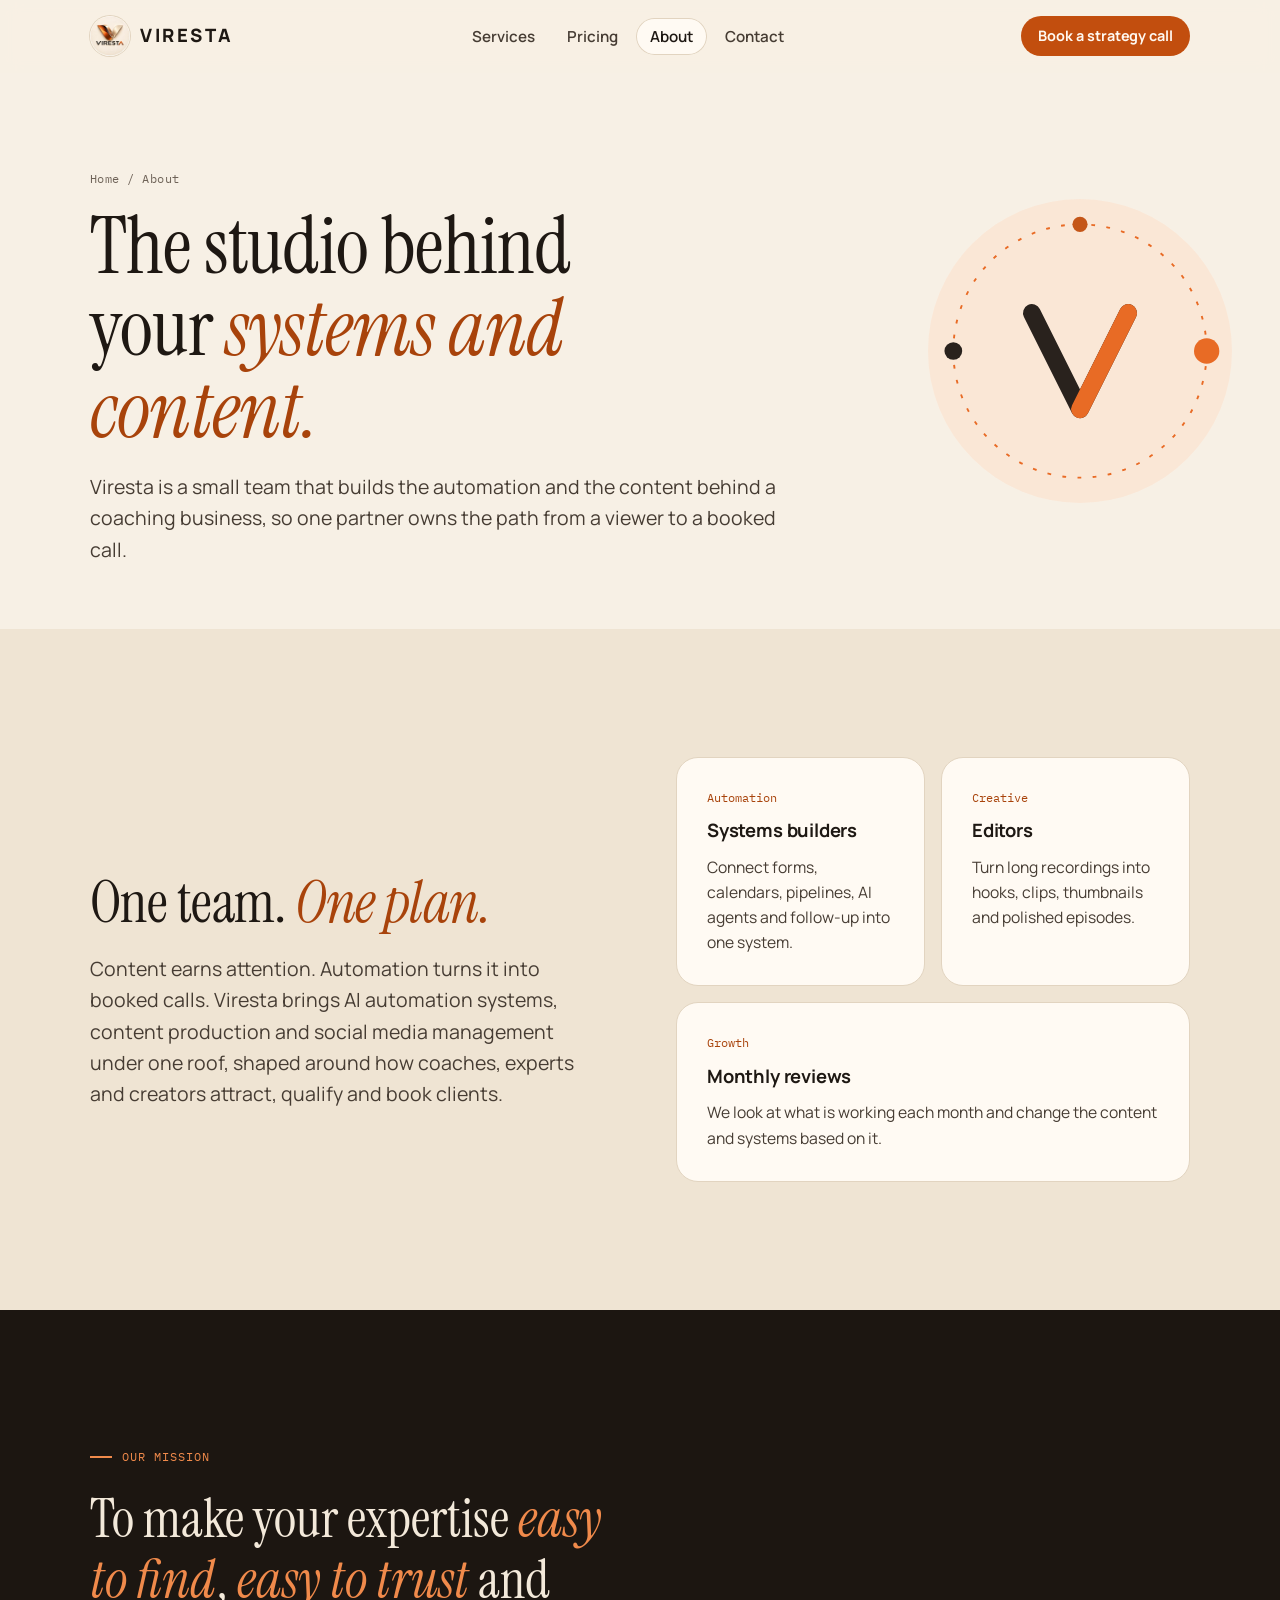
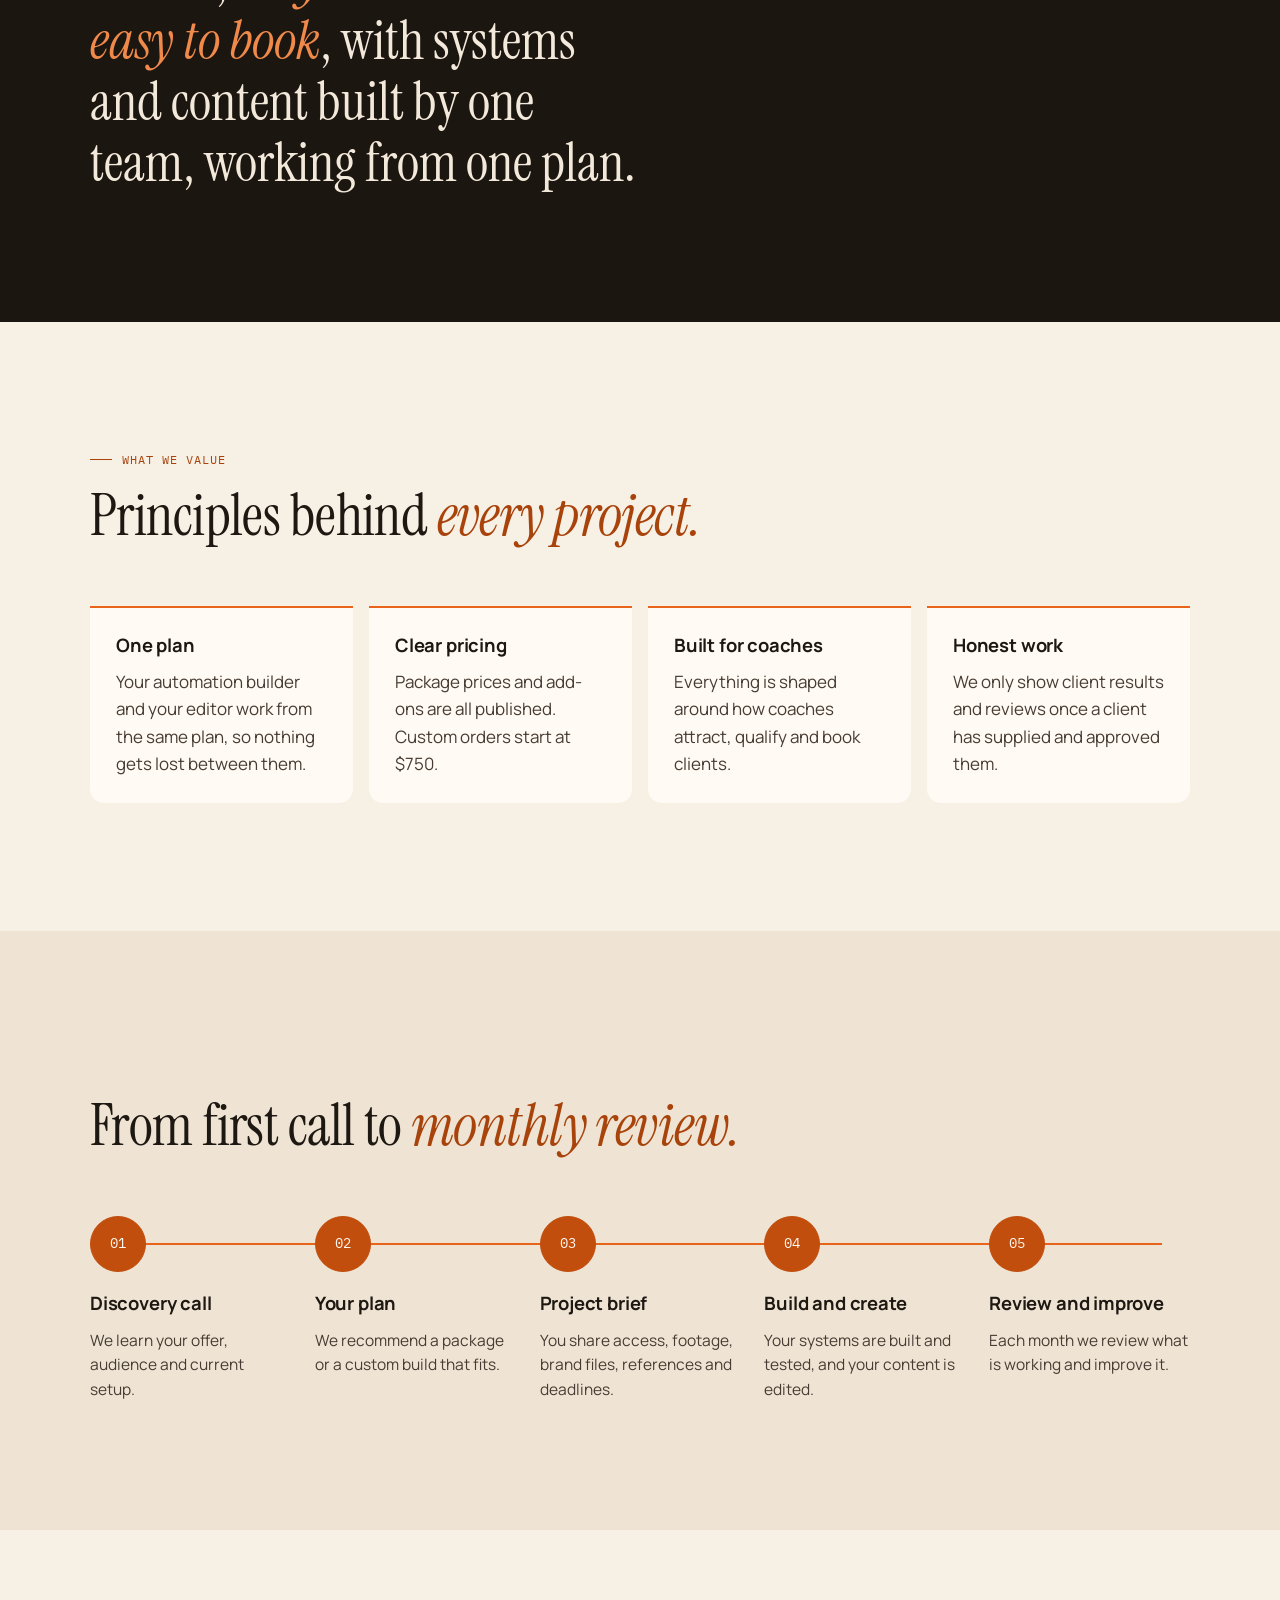
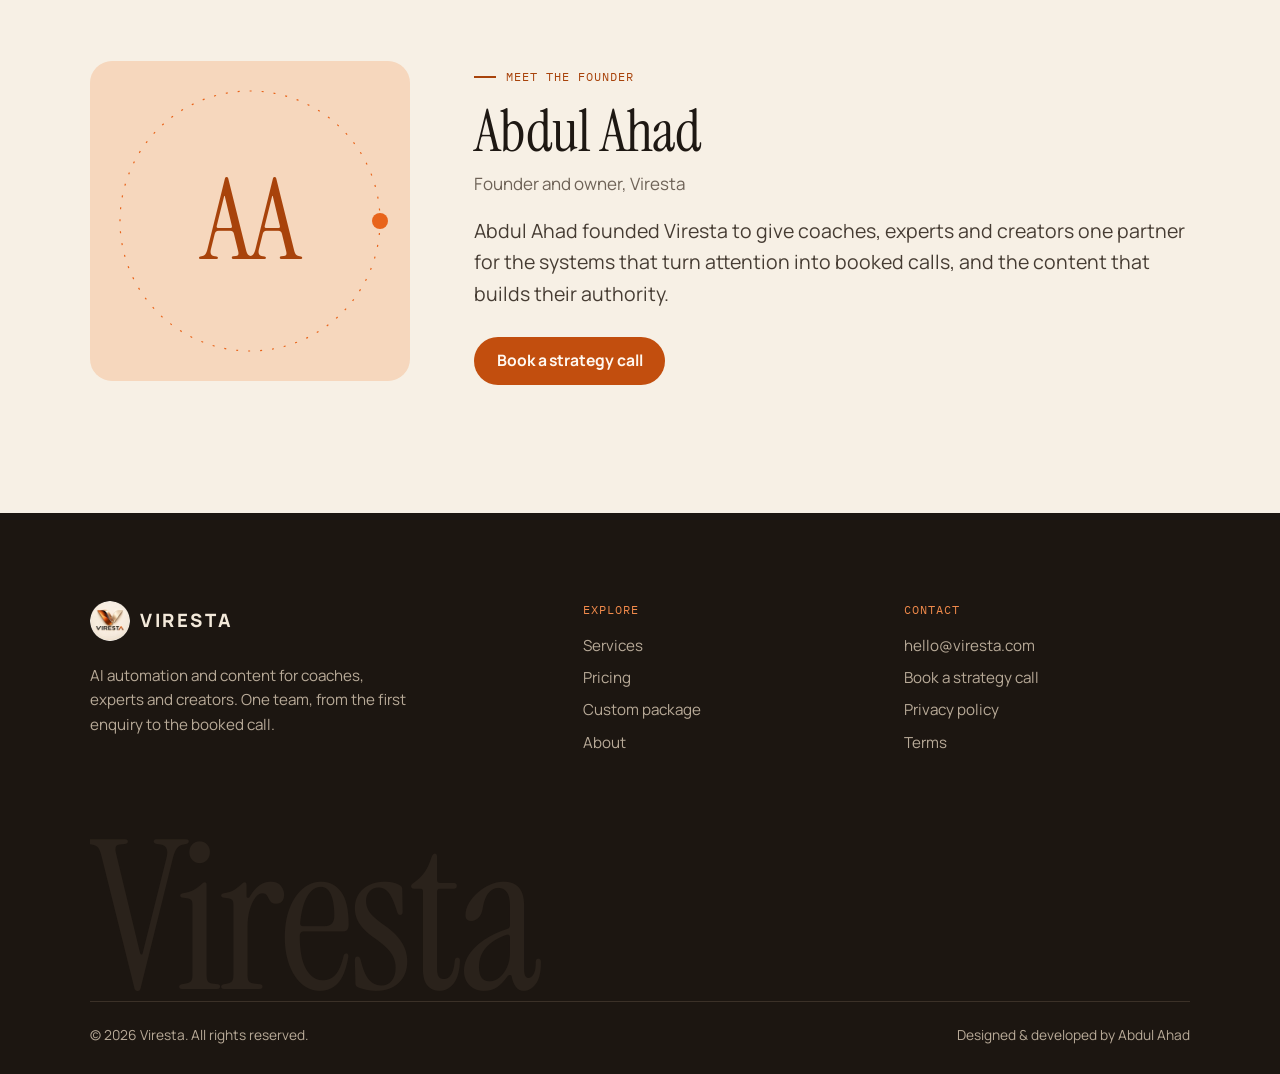
==== about.html @ 189fc69f "Rebuild Viresta site as an AI automation agency website Multi-page static site with an orange and cr" ====
<!doctype html>
<html lang="en">
<head>
<meta charset="utf-8">
<meta name="viewport" content="width=device-width, initial-scale=1, viewport-fit=cover">
<title>About | Viresta AI Automation Agency</title>
<meta name="description" content="Viresta is a small team that builds AI automation systems and content for coaches, experts and creators, founded by Abdul Ahad.">
<meta name="theme-color" content="#f7f0e5">
<meta name="author" content="Abdul Ahad">
<meta property="og:title" content="About | Viresta AI Automation Agency">
<meta property="og:description" content="Viresta is a small team that builds AI automation systems and content for coaches, experts and creators, founded by Abdul Ahad.">
<meta property="og:type" content="website">
<meta property="og:image" content="assets/img/logo.webp">
<link rel="icon" type="image/png" href="assets/img/favicon.png">
<link rel="apple-touch-icon" href="assets/img/apple-touch-icon.png">
<link rel="preconnect" href="https://fonts.googleapis.com">
<link rel="preconnect" href="https://fonts.gstatic.com" crossorigin>
<link href="https://fonts.googleapis.com/css2?family=Instrument+Serif:ital@0;1&family=Manrope:wght@400;500;600;700;800&family=IBM+Plex+Mono:wght@400;500&display=swap" rel="stylesheet">
<link rel="stylesheet" href="assets/css/style.css">
<script>document.documentElement.classList.add("js");</script>
</head>
<body data-page="about">
<a class="skip" href="#main">Skip to content</a>
<header class="site-header" id="top">
  <div class="wrap nav">
    <a class="brand" href="index.html" aria-label="Viresta home">
      <img src="assets/img/logo-192.webp" alt="" width="40" height="40">
      <span>VIRESTA</span>
    </a>
    <nav aria-label="Main">
      <ul class="nav-links" style="list-style:none;margin:0;padding:0">
        <li><a href="services.html" data-nav="services">Services</a></li>
        <li><a href="pricing.html" data-nav="pricing">Pricing</a></li>
        <li><a href="about.html" data-nav="about" aria-current="page">About</a></li>
        <li><a href="contact.html" data-nav="contact">Contact</a></li>
      </ul>
    </nav>
    <div class="nav-cta"><a class="btn btn--primary btn--sm" href="contact.html">Book a strategy call</a></div>
    <button class="nav-toggle" type="button" aria-label="Open menu" aria-expanded="false" aria-controls="mobile-menu"><span></span></button>
  </div>
  <div class="mobile-menu" id="mobile-menu">
    <ul>
      <li><a href="index.html">Home</a></li>
      <li><a href="services.html">Services</a></li>
      <li><a href="pricing.html">Pricing</a></li>
      <li><a href="about.html">About</a></li>
      <li><a href="contact.html">Contact</a></li>
      <li><a class="btn btn--primary" href="contact.html">Book a strategy call</a></li>
    </ul>
  </div>
</header>
<main id="main">
  <section class="page-head">
    <div class="wrap">
      <p class="crumbs"><a href="index.html">Home</a> / About</p>
      <h1 class="reveal">The studio behind your <em class="accent">systems and content.</em></h1>
      <p class="lead reveal d1">Viresta is a small team that builds the automation and the content behind a coaching business, so one partner owns the path from a viewer to a booked call.</p>
    </div>
    <svg class="deco" viewBox="0 0 300 300" aria-hidden="true">
      <circle cx="150" cy="150" r="120" fill="#fbe7d6"/>
      <g class="il-spin" style="animation-duration:36s">
        <circle cx="150" cy="150" r="100" fill="none" stroke="#e8641b" stroke-width="1.5" stroke-dasharray="3 9"/>
        <circle cx="250" cy="150" r="10" fill="#e8641b"/><circle cx="50" cy="150" r="7" fill="#1e1813"/><circle cx="150" cy="50" r="6" fill="#c24e0e"/>
      </g>
      <path d="M112 120 L150 196 L188 120" fill="none" stroke="#1e1813" stroke-width="14" stroke-linecap="round" stroke-linejoin="round"/>
      <path d="M150 196 L188 120" fill="none" stroke="#e8641b" stroke-width="14" stroke-linecap="round"/>
    </svg>
  </section>

  <section class="section section--alt">
    <div class="wrap split">
      <div>
        <span class="eyebrow reveal">The brand</span>
        <h2 class="reveal d1" style="margin:16px 0 20px">One team. <em class="accent">One plan.</em></h2>
        <p class="lead reveal d2">Content earns attention. Automation turns it into booked calls. Viresta brings AI automation systems, content production and social media management under one roof, shaped around how coaches, experts and creators attract, qualify and book clients.</p>
      </div>
      <div class="cards">
        <div class="card reveal"><span class="card-num">Automation</span><h3>Systems builders</h3><p>Connect forms, calendars, pipelines, AI agents and follow-up into one system.</p></div>
        <div class="card reveal d1"><span class="card-num">Creative</span><h3>Editors</h3><p>Turn long recordings into hooks, clips, thumbnails and polished episodes.</p></div>
        <div class="card reveal d2" style="grid-column:1/-1"><span class="card-num">Growth</span><h3>Monthly reviews</h3><p>We look at what is working each month and change the content and systems based on it.</p></div>
      </div>
    </div>
  </section>

  <section class="section section--dark">
    <div class="wrap">
      <span class="eyebrow reveal">Our mission</span>
      <p class="mission reveal d1" style="margin-top:22px">To make your expertise <em>easy to find</em>, <em>easy to trust</em> and <em>easy to book</em>, with systems and content built by one team, working from one plan.</p>
    </div>
  </section>

  <section class="section">
    <div class="wrap">
      <div class="head">
        <span class="eyebrow reveal">What we value</span>
        <h2 class="reveal d1">Principles behind <em class="accent">every project.</em></h2>
      </div>
      <div class="values">
        <div class="value reveal"><h3>One plan</h3><p>Your automation builder and your editor work from the same plan, so nothing gets lost between them.</p></div>
        <div class="value reveal d1"><h3>Clear pricing</h3><p>Package prices and add-ons are all published. Custom orders start at $750.</p></div>
        <div class="value reveal d2"><h3>Built for coaches</h3><p>Everything is shaped around how coaches attract, qualify and book clients.</p></div>
        <div class="value reveal d3"><h3>Honest work</h3><p>We only show client results and reviews once a client has supplied and approved them.</p></div>
      </div>
    </div>
  </section>

  <section class="section section--alt">
    <div class="wrap">
      <div class="head">
        <span class="eyebrow reveal">Working together</span>
        <h2 class="reveal d1">From first call to <em class="accent">monthly review.</em></h2>
      </div>
      <div class="steps steps--light steps--5" data-steps>
        <div class="steps-line" aria-hidden="true"><i></i></div>
        <div class="step"><span class="step-dot">01</span><h3>Discovery call</h3><p>We learn your offer, audience and current setup.</p></div>
        <div class="step"><span class="step-dot">02</span><h3>Your plan</h3><p>We recommend a package or a custom build that fits.</p></div>
        <div class="step"><span class="step-dot">03</span><h3>Project brief</h3><p>You share access, footage, brand files, references and deadlines.</p></div>
        <div class="step"><span class="step-dot">04</span><h3>Build and create</h3><p>Your systems are built and tested, and your content is edited.</p></div>
        <div class="step"><span class="step-dot">05</span><h3>Review and improve</h3><p>Each month we review what is working and improve it.</p></div>
      </div>
    </div>
  </section>

  <section class="section">
    <div class="wrap founder">
      <div class="monogram reveal" aria-hidden="true">
        <svg viewBox="0 0 320 320"><g class="il-spin" style="animation-duration:50s"><circle cx="160" cy="160" r="130" fill="none" stroke="#e8641b" stroke-width="1.2" stroke-dasharray="2 10"/><circle cx="290" cy="160" r="8" fill="#e8641b"/></g></svg>
        <span>AA</span>
      </div>
      <div>
        <span class="eyebrow reveal">Meet the founder</span>
        <h2 class="reveal d1" style="margin:16px 0 8px">Abdul Ahad</h2>
        <p class="muted reveal d1" style="margin-bottom:18px">Founder and owner, Viresta</p>
        <p class="lead reveal d2">Abdul Ahad founded Viresta to give coaches, experts and creators one partner for the systems that turn attention into booked calls, and the content that builds their authority.</p>
        <div class="btn-row reveal d3" style="margin-top:28px">
          <a class="btn btn--primary" href="contact.html">Book a strategy call</a>
        </div>
      </div>
    </div>
  </section>
</main>
<footer class="site-footer">
  <div class="wrap">
    <div class="foot-grid">
      <div>
        <a class="brand" href="index.html" aria-label="Viresta home">
          <img src="assets/img/logo-192.webp" alt="" width="40" height="40">
          <span>VIRESTA</span>
        </a>
        <p class="foot-tag">AI automation and content for coaches, experts and creators. One team, from the first enquiry to the booked call.</p>
      </div>
      <div>
        <p class="foot-h">Explore</p>
        <ul class="foot-links">
          <li><a href="services.html">Services</a></li>
          <li><a href="pricing.html">Pricing</a></li>
          <li><a href="pricing.html#builder">Custom package</a></li>
          <li><a href="about.html">About</a></li>
        </ul>
      </div>
      <div>
        <p class="foot-h">Contact</p>
        <ul class="foot-links">
          <li><a href="mailto:hello@viresta.com">hello@viresta.com</a></li>
          <li><a href="contact.html">Book a strategy call</a></li>
          <li><a href="privacy.html">Privacy policy</a></li>
          <li><a href="terms.html">Terms</a></li>
        </ul>
      </div>
    </div>
    <div class="foot-big" aria-hidden="true">Viresta</div>
    <div class="foot-bottom">
      <span>© <span data-year>2026</span> Viresta. All rights reserved.</span>
      <span>Designed &amp; developed by Abdul Ahad</span>
    </div>
  </div>
</footer>
<div class="toast" id="toast" role="status" aria-live="polite"></div>
<script src="assets/js/main.js" defer></script>
</body>
</html>
---- assets/css/style.css ----
/* =========================================================
   Viresta — AI automation agency
   Theme: orange + cream. All colours live in :root.
   ========================================================= */

:root {
  --cream: #f7f0e5;
  --cream-2: #efe4d3;
  --paper: #fffaf3;
  --ink: #1e1813;
  --ink-2: #463c33;
  --muted: #6e6257;
  --line: #e2d4c0;
  --line-2: #d6c5ad;

  --orange: #e8641b;      /* shapes, accents */
  --orange-btn: #c24e0e;  /* button fill (AA with cream text) */
  --orange-ink: #a8430b;  /* small orange text on cream */
  --orange-soft: #f6d7bd;
  --peach: #fbe7d6;

  --dark: #1c1611;
  --dark-2: #2a221b;
  --dark-line: #3b3128;
  --on-dark: #f3e9da;
  --on-dark-2: #b8aa98;

  --serif: "Instrument Serif", Georgia, "Times New Roman", serif;
  --sans: "Manrope", system-ui, -apple-system, "Segoe UI", sans-serif;
  --mono: "IBM Plex Mono", ui-monospace, Menlo, monospace;

  --r-sm: 8px;
  --r: 14px;
  --r-lg: 22px;
  --wrap: 1180px;
  --gutter: clamp(16px, 4vw, 40px);
  --shadow: 0 1px 0 rgba(30, 24, 19, .04), 0 10px 30px -18px rgba(70, 40, 10, .35);
  --ease: cubic-bezier(.2, .7, .2, 1);
}

*, *::before, *::after { box-sizing: border-box; }
html { -webkit-text-size-adjust: 100%; scroll-behavior: smooth; }
body {
  margin: 0;
  background: var(--cream);
  color: var(--ink-2);
  font-family: var(--sans);
  font-size: 17px;
  line-height: 1.6;
  -webkit-font-smoothing: antialiased;
  overflow-x: hidden;
}
img, svg { display: block; max-width: 100%; }
a { color: inherit; text-decoration: none; }
button, input, select, textarea { font: inherit; color: inherit; }
::selection { background: var(--orange-soft); color: var(--ink); }
:focus-visible { outline: 2px solid var(--orange-btn); outline-offset: 3px; border-radius: 4px; }

h1, h2, h3, h4 { color: var(--ink); margin: 0; font-weight: 400; }
h1, h2 { font-family: var(--serif); letter-spacing: -.01em; line-height: 1.02; }
h1 { font-size: clamp(2.9rem, 7vw, 5.6rem); }
h2 { font-size: clamp(2.2rem, 4.6vw, 3.6rem); }
h3 { font-family: var(--sans); font-weight: 700; font-size: 1.15rem; line-height: 1.3; letter-spacing: -.01em; }
p { margin: 0; }
em.accent, .accent { font-style: italic; color: var(--orange-ink); }

.wrap { width: 100%; max-width: var(--wrap); margin: 0 auto; padding: 0 var(--gutter); }
.section { padding: clamp(72px, 10vw, 128px) 0; }
.section--tight { padding: clamp(56px, 7vw, 88px) 0; }
.section--alt { background: var(--cream-2); }
.section--dark { background: var(--dark); color: var(--on-dark-2); }
.section--dark h2, .section--dark h3 { color: var(--on-dark); }
.section--dark .accent { color: #f08a4b; }

.eyebrow {
  display: inline-flex; align-items: center; gap: 10px;
  font-family: var(--mono); font-size: .78rem; letter-spacing: .08em; text-transform: uppercase;
  color: var(--orange-ink);
}
.eyebrow::before { content: ""; width: 22px; height: 1.5px; background: currentColor; }
.section--dark .eyebrow { color: #f08a4b; }

.lead { font-size: clamp(1.05rem, 1.6vw, 1.22rem); color: var(--ink-2); max-width: 60ch; }
.section--dark .lead { color: var(--on-dark-2); }
.muted { color: var(--muted); }
.small { font-size: .9rem; }

.head { display: grid; gap: 18px; margin-bottom: clamp(36px, 5vw, 60px); max-width: 760px; }
.head--split { max-width: none; grid-template-columns: 1fr; align-items: end; }
@media (min-width: 900px) { .head--split { grid-template-columns: 1.1fr .9fr; gap: 48px; } }

/* ---------- Buttons ---------- */
.btn {
  display: inline-flex; align-items: center; justify-content: center; gap: 10px;
  min-height: 48px; padding: 0 22px; border-radius: 999px;
  font-weight: 700; font-size: .98rem; letter-spacing: -.005em;
  border: 1.5px solid transparent; cursor: pointer; white-space: nowrap;
  transition: background .2s var(--ease), color .2s var(--ease), border-color .2s var(--ease), transform .2s var(--ease);
}
.btn svg { width: 16px; height: 16px; transition: transform .25s var(--ease); }
.btn:hover svg { transform: translateX(3px); }
.btn--primary { background: var(--orange-btn); color: #fff8f0; }
.btn--primary:hover { background: var(--orange-ink); }
.btn--ghost { border-color: var(--line-2); color: var(--ink); background: transparent; }
.btn--ghost:hover { border-color: var(--ink); }
.btn--light { background: var(--on-dark); color: var(--dark); }
.btn--light:hover { background: #fff; }
.btn--ghost-dark { border-color: var(--dark-line); color: var(--on-dark); }
.btn--ghost-dark:hover { border-color: var(--on-dark-2); }
.btn--sm { min-height: 40px; padding: 0 16px; font-size: .9rem; }
.btn[disabled] { opacity: .45; cursor: not-allowed; }
.btn-row { display: flex; flex-wrap: wrap; gap: 12px; }

.link-arrow { display: inline-flex; align-items: center; gap: 8px; font-weight: 700; color: var(--ink); border-bottom: 1.5px solid var(--orange); padding-bottom: 2px; }
.link-arrow:hover { color: var(--orange-ink); }

/* ---------- Header ---------- */
.skip { position: absolute; left: -999px; top: 8px; z-index: 100; background: var(--ink); color: var(--cream); padding: 10px 14px; border-radius: 8px; }
.skip:focus { left: 8px; }

.site-header {
  position: sticky; top: 0; z-index: 50;
  background: rgba(247, 240, 229, .86);
  -webkit-backdrop-filter: saturate(1.4) blur(10px); backdrop-filter: saturate(1.4) blur(10px);
  border-bottom: 1px solid transparent;
  transition: border-color .25s;
}
.site-header.is-scrolled { border-bottom-color: var(--line); }
.nav { display: flex; align-items: center; justify-content: space-between; height: 72px; gap: 24px; }
.brand { display: inline-flex; align-items: center; gap: 10px; font-weight: 800; font-size: 1.15rem; letter-spacing: .14em; color: var(--ink); }
.brand img { width: 40px; height: 40px; border-radius: 50%; box-shadow: 0 0 0 1px var(--line); }
.nav-links { display: none; gap: 4px; }
.nav-links a { padding: 8px 14px; border-radius: 999px; font-weight: 600; font-size: .95rem; color: var(--ink-2); transition: color .2s, background .2s; }
.nav-links a:hover { color: var(--ink); background: var(--cream-2); }
.nav-links a[aria-current="page"] { color: var(--ink); background: var(--paper); box-shadow: inset 0 0 0 1px var(--line); }
.nav-cta { display: none; }
.nav-toggle { display: inline-grid; place-items: center; width: 44px; height: 44px; border-radius: 50%; border: 1px solid var(--line-2); background: transparent; cursor: pointer; }
.nav-toggle span { display: block; width: 18px; height: 1.5px; background: var(--ink); position: relative; transition: transform .25s var(--ease), background .2s; }
.nav-toggle span::before, .nav-toggle span::after { content: ""; position: absolute; left: 0; width: 18px; height: 1.5px; background: var(--ink); transition: transform .25s var(--ease); }
.nav-toggle span::before { top: -6px; }
.nav-toggle span::after { top: 6px; }
.nav-open .nav-toggle span { background: transparent; }
.nav-open .nav-toggle span::before { transform: translateY(6px) rotate(45deg); }
.nav-open .nav-toggle span::after { transform: translateY(-6px) rotate(-45deg); }

.mobile-menu { display: none; border-top: 1px solid var(--line); background: var(--cream); }
.nav-open .mobile-menu { display: block; }
.mobile-menu ul { list-style: none; margin: 0; padding: 12px var(--gutter) 24px; display: grid; gap: 2px; }
.mobile-menu a { display: block; padding: 14px 0; font-family: var(--serif); font-size: 1.9rem; color: var(--ink); border-bottom: 1px solid var(--line); }
.mobile-menu .btn { margin-top: 18px; width: 100%; font-family: var(--sans); font-size: 1rem; border-bottom: 0; color: #fff8f0; }

@media (min-width: 900px) {
  .nav-links, .nav-cta { display: flex; }
  .nav-toggle, .mobile-menu, .nav-open .mobile-menu { display: none; }
}

/* ---------- Hero ---------- */
.hero { padding: clamp(40px, 6vw, 80px) 0 clamp(64px, 8vw, 110px); position: relative; }
.hero-grid { display: grid; gap: clamp(40px, 6vw, 64px); align-items: center; }
@media (min-width: 1000px) { .hero-grid { grid-template-columns: 1.02fr 1fr; } }
.hero h1 { margin: 22px 0 24px; }
.hero h1 .line { display: block; }
.underline-word { position: relative; display: inline-block; white-space: nowrap; }
.underline-word svg { position: absolute; left: -2%; bottom: -.12em; width: 104%; height: .32em; overflow: visible; }
.underline-word path { fill: none; stroke: var(--orange); stroke-width: 5; stroke-linecap: round; stroke-dasharray: 420; stroke-dashoffset: 420; animation: draw 1.1s .5s var(--ease) forwards; }
@keyframes draw { to { stroke-dashoffset: 0; } }
.hero .lead { margin-bottom: 32px; }
.hero-facts { display: flex; flex-wrap: wrap; gap: 10px 22px; margin-top: 32px; padding: 0; list-style: none; font-size: .92rem; color: var(--muted); }
.hero-facts li { display: inline-flex; align-items: center; gap: 8px; }
.hero-facts li::before { content: ""; width: 7px; height: 7px; border-radius: 2px; background: var(--orange); transform: rotate(45deg); }

/* Hero 2D flow illustration */
.flow {
  position: relative; border-radius: var(--r-lg);
  background: var(--paper);
  border: 1px solid var(--line);
  box-shadow: var(--shadow);
  padding: clamp(10px, 2vw, 18px);
  overflow: hidden;
}
.flow::before {
  content: ""; position: absolute; inset: 0;
  background-image: radial-gradient(var(--line) 1.1px, transparent 1.2px);
  background-size: 18px 18px; opacity: .8;
}
.flow svg { position: relative; width: 100%; height: auto; }
.flow-caption { position: relative; display: flex; justify-content: space-between; gap: 12px; padding: 6px 6px 2px; font-family: var(--mono); font-size: .72rem; letter-spacing: .06em; text-transform: uppercase; color: var(--muted); }
.flow-caption .live { display: inline-flex; align-items: center; gap: 8px; color: var(--orange-ink); }
.flow-caption .live::before { content: ""; width: 7px; height: 7px; border-radius: 50%; background: var(--orange); animation: blink 1.6s infinite; }
@keyframes blink { 50% { opacity: .25; } }

/* SVG text + shapes */
.f-card { fill: #fff; stroke: var(--line-2); stroke-width: 1; }
.f-title { font: 700 12.5px var(--sans); fill: var(--ink); }
.f-label { font: 500 9.5px var(--mono); fill: var(--muted); letter-spacing: .06em; text-transform: uppercase; }
.f-text { font: 500 10.5px var(--sans); fill: var(--ink-2); }
.f-text-light { font: 600 10.5px var(--sans); fill: #fff8f0; }
.f-field { fill: var(--cream); }
.f-fill { fill: var(--orange-soft); }
.f-orange { fill: var(--orange); }
.f-ink { fill: var(--ink); }
.f-cream { fill: var(--cream); }
.f-line { fill: none; stroke: var(--line-2); stroke-width: 1.5; stroke-dasharray: 4 5; }
.f-line-on { fill: none; stroke: var(--orange); stroke-width: 2; stroke-linecap: round; }
.f-icon { fill: none; stroke: var(--ink); stroke-width: 1.6; stroke-linecap: round; stroke-linejoin: round; }

/* 10 second loop. Each element uses the same duration so they stay in sync. */
.flow .anim { animation-duration: 10s; animation-iteration-count: infinite; animation-timing-function: var(--ease); animation-fill-mode: both; transform-box: fill-box; }
.a-field1 { transform-origin: left center; animation-name: f-field1; }
.a-field2 { transform-origin: left center; animation-name: f-field2; }
.a-field3 { transform-origin: left center; animation-name: f-field3; }
.a-send { transform-origin: center; animation-name: f-send; }
.a-dot1 { animation-name: f-dot1; }
.a-msg-in { transform-origin: left bottom; animation-name: f-msg-in; }
.a-typing { animation-name: f-typing; }
.a-msg-out { transform-origin: right bottom; animation-name: f-msg-out; }
.a-dot2 { animation-name: f-dot2; }
.a-deal { animation-name: f-deal; }
.a-dot3 { animation-name: f-dot3; }
.a-slot { transform-origin: center; animation-name: f-slot; }
.a-check { stroke-dasharray: 30; animation-name: f-check; }
.a-toast { animation-name: f-toast; }
.a-path1 { stroke-dasharray: 140; animation-name: f-path1; }
.a-path2 { stroke-dasharray: 340; animation-name: f-path2; }
.a-path3 { stroke-dasharray: 60; animation-name: f-path3; }
.a-badge1 { animation-name: f-badge1; }
.a-badge2 { animation-name: f-badge2; }
.a-badge3 { animation-name: f-badge3; }
.a-badge4 { animation-name: f-badge4; }
.typing-dot { animation: tdot 1s infinite; }
.typing-dot:nth-child(2) { animation-delay: .15s; }
.typing-dot:nth-child(3) { animation-delay: .3s; }
@keyframes tdot { 0%, 100% { opacity: .25; } 50% { opacity: 1; } }

@keyframes f-field1 { 0% { transform: scaleX(0); } 6%, 92% { transform: scaleX(1); } 100% { transform: scaleX(0); } }
@keyframes f-field2 { 0%, 4% { transform: scaleX(0); } 10%, 92% { transform: scaleX(1); } 100% { transform: scaleX(0); } }
@keyframes f-field3 { 0%, 8% { transform: scaleX(0); } 13%, 92% { transform: scaleX(1); } 100% { transform: scaleX(0); } }
@keyframes f-send { 0%, 13% { transform: scale(1); } 14.5% { transform: scale(.9); } 16%, 100% { transform: scale(1); } }
@keyframes f-path1 { 0%, 15% { stroke-dashoffset: 140; } 21%, 92% { stroke-dashoffset: 0; } 100% { stroke-dashoffset: 0; opacity: 0; } }
@keyframes f-dot1 { 0%, 15% { transform: translate(0, 0); opacity: 0; } 15.5% { opacity: 1; } 21% { transform: translate(60px, 0); opacity: 1; } 22%, 100% { transform: translate(60px, 0); opacity: 0; } }
@keyframes f-msg-in { 0%, 21% { opacity: 0; transform: translateY(6px) scale(.96); } 24%, 92% { opacity: 1; transform: none; } 100% { opacity: 0; } }
@keyframes f-typing { 0%, 24% { opacity: 0; } 25%, 33% { opacity: 1; } 34%, 100% { opacity: 0; } }
@keyframes f-msg-out { 0%, 33% { opacity: 0; transform: translateY(6px) scale(.96); } 36%, 92% { opacity: 1; transform: none; } 100% { opacity: 0; } }
@keyframes f-path2 { 0%, 38% { stroke-dashoffset: 340; } 46%, 92% { stroke-dashoffset: 0; } 100% { stroke-dashoffset: 0; opacity: 0; } }
@keyframes f-dot2 { 0%, 38% { transform: translate(0, 0); opacity: 0; } 38.5% { opacity: 1; } 40% { transform: translate(0, 24px); } 44.5% { transform: translate(-264px, 24px); } 46% { transform: translate(-264px, 50px); opacity: 1; } 47%, 100% { transform: translate(-264px, 50px); opacity: 0; } }
@keyframes f-deal { 0%, 47% { transform: translate(0, 0); opacity: 1; } 53%, 58% { transform: translate(96px, 0); } 64%, 92% { transform: translate(192px, 0); opacity: 1; } 97% { transform: translate(192px, 0); opacity: 0; } 98% { transform: translate(0, 0); opacity: 0; } 100% { transform: translate(0, 0); opacity: 1; } }
@keyframes f-path3 { 0%, 65% { stroke-dashoffset: 60; } 71%, 92% { stroke-dashoffset: 0; } 100% { stroke-dashoffset: 0; opacity: 0; } }
@keyframes f-dot3 { 0%, 65% { transform: translate(0, 0); opacity: 0; } 65.5% { opacity: 1; } 71% { transform: translate(34px, 0); opacity: 1; } 72%, 100% { transform: translate(34px, 0); opacity: 0; } }
@keyframes f-slot { 0%, 72% { opacity: 0; transform: scale(.6); } 75%, 92% { opacity: 1; transform: none; } 100% { opacity: 0; } }
@keyframes f-check { 0%, 75% { stroke-dashoffset: 30; } 79%, 92% { stroke-dashoffset: 0; } 100% { stroke-dashoffset: 0; opacity: 0; } }
@keyframes f-toast { 0%, 79% { opacity: 0; transform: translateY(10px); } 82%, 92% { opacity: 1; transform: none; } 100% { opacity: 0; transform: translateY(-4px); } }
@keyframes f-badge1 { 0%, 14% { fill: var(--line-2); } 15%, 92% { fill: var(--orange); } 100% { fill: var(--line-2); } }
@keyframes f-badge2 { 0%, 35% { fill: var(--line-2); } 36%, 92% { fill: var(--orange); } 100% { fill: var(--line-2); } }
@keyframes f-badge3 { 0%, 63% { fill: var(--line-2); } 64%, 92% { fill: var(--orange); } 100% { fill: var(--line-2); } }
@keyframes f-badge4 { 0%, 78% { fill: var(--line-2); } 79%, 92% { fill: var(--orange); } 100% { fill: var(--line-2); } }

/* ---------- Channel strip ---------- */
.strip { border-block: 1px solid var(--line); background: var(--paper); overflow: hidden; }
.strip-inner { display: flex; align-items: center; gap: 28px; padding: 18px 0; }
.strip-label { flex: none; padding-left: var(--gutter); font-family: var(--mono); font-size: .74rem; text-transform: uppercase; letter-spacing: .08em; color: var(--muted); }
.marquee { position: relative; overflow: hidden; flex: 1; -webkit-mask-image: linear-gradient(90deg, transparent, #000 8%, #000 92%, transparent); mask-image: linear-gradient(90deg, transparent, #000 8%, #000 92%, transparent); }
.marquee-track { display: flex; width: max-content; animation: marquee 38s linear infinite; }
.marquee ul { display: flex; gap: 0; margin: 0; padding: 0; list-style: none; }
.marquee li { display: inline-flex; align-items: center; gap: 28px; padding-right: 28px; font-family: var(--serif); font-size: 1.55rem; color: var(--ink); white-space: nowrap; }
.marquee li::after { content: ""; width: 8px; height: 8px; background: var(--orange); transform: rotate(45deg); }
@keyframes marquee { to { transform: translateX(-50%); } }

/* ---------- Problem / solution ---------- */
.compare { display: grid; gap: 18px; }
@media (min-width: 860px) { .compare { grid-template-columns: 1fr 1fr; } }
.compare-col { border-radius: var(--r-lg); padding: clamp(24px, 3.5vw, 40px); }
.compare-col--before { background: transparent; border: 1px dashed var(--line-2); }
.compare-col--after { background: var(--dark); color: var(--on-dark-2); }
.compare-col h3 { margin-bottom: 22px; display: flex; align-items: center; gap: 12px; }
.compare-col--after h3 { color: var(--on-dark); }
.compare-list { list-style: none; margin: 0; padding: 0; display: grid; gap: 0; }
.compare-list li { display: grid; grid-template-columns: 26px 1fr; gap: 12px; padding: 14px 0; border-top: 1px solid var(--line); }
.compare-col--after .compare-list li { border-top-color: var(--dark-line); }
.compare-list b { display: block; color: var(--ink); font-weight: 700; }
.compare-col--after .compare-list b { color: var(--on-dark); }
.compare-list svg { width: 20px; height: 20px; margin-top: 3px; }
.ico-x { stroke: var(--muted); }
.ico-ok { stroke: #f08a4b; }

/* ---------- Service cards ---------- */
.cards { display: grid; gap: 16px; }
@media (min-width: 680px) { .cards { grid-template-columns: repeat(2, 1fr); } }
@media (min-width: 1040px) { .cards--3 { grid-template-columns: repeat(3, 1fr); } }
.card {
  position: relative; background: var(--paper); border: 1px solid var(--line); border-radius: var(--r-lg);
  padding: clamp(22px, 3vw, 30px); display: flex; flex-direction: column; gap: 12px;
  transition: transform .35s var(--ease), box-shadow .35s var(--ease), border-color .35s;
}
.card:hover { transform: translateY(-4px); box-shadow: var(--shadow); border-color: var(--line-2); }
.card .illo { height: 120px; margin: -4px -4px 10px; border-radius: var(--r); background: var(--cream); overflow: hidden; display: grid; place-items: center; }
.card .illo svg { width: 100%; height: 100%; }
.card p { color: var(--ink-2); font-size: .98rem; }
.card .tags { margin-top: auto; padding-top: 10px; display: flex; flex-wrap: wrap; gap: 6px; }
.tag { font-family: var(--mono); font-size: .72rem; letter-spacing: .03em; padding: 4px 10px; border-radius: 999px; background: var(--cream-2); color: var(--ink-2); }
.card-num { font-family: var(--mono); font-size: .75rem; color: var(--orange-ink); }

/* Small looping illustrations inside cards */
.il-stroke { fill: none; stroke: var(--ink); stroke-width: 1.8; stroke-linecap: round; stroke-linejoin: round; }
.il-o { fill: var(--orange); }
.il-os { fill: none; stroke: var(--orange); stroke-width: 2; stroke-linecap: round; }
.il-soft { fill: var(--orange-soft); }
.il-w { fill: #fff; stroke: var(--line-2); }
.il-ink { fill: var(--ink); }
.il-line { fill: var(--line-2); }

.il-wave rect { transform-box: fill-box; transform-origin: center; animation: wave 1.1s var(--ease) infinite; }
.il-wave rect:nth-child(2) { animation-delay: .1s; } .il-wave rect:nth-child(3) { animation-delay: .2s; }
.il-wave rect:nth-child(4) { animation-delay: .3s; } .il-wave rect:nth-child(5) { animation-delay: .4s; }
.il-wave rect:nth-child(6) { animation-delay: .5s; } .il-wave rect:nth-child(7) { animation-delay: .6s; }
@keyframes wave { 0%, 100% { transform: scaleY(.35); } 50% { transform: scaleY(1); } }
.il-ring { transform-box: fill-box; transform-origin: center; animation: ring 2.4s ease-out infinite; }
.il-ring.r2 { animation-delay: 1.2s; }
@keyframes ring { 0% { transform: scale(.6); opacity: .9; } 100% { transform: scale(1.7); opacity: 0; } }

.il-bubble { animation: bubble 6s var(--ease) infinite both; transform-box: fill-box; }
.il-bubble.b2 { animation-delay: .9s; } .il-bubble.b3 { animation-delay: 1.8s; }
@keyframes bubble { 0% { opacity: 0; transform: translateY(8px); } 10%, 80% { opacity: 1; transform: none; } 92%, 100% { opacity: 0; transform: none; } }

.il-move { animation: move 5s var(--ease) infinite; }
@keyframes move { 0%, 15% { transform: translateX(0); } 35%, 55% { transform: translateX(58px); } 75%, 100% { transform: translateX(116px); } }

.il-bell { transform-box: fill-box; transform-origin: 50% 10%; animation: bell 3s ease-in-out infinite; }
@keyframes bell { 0%, 60%, 100% { transform: rotate(0); } 65% { transform: rotate(14deg); } 70% { transform: rotate(-12deg); } 75% { transform: rotate(8deg); } 80% { transform: rotate(-4deg); } }
.il-pop { transform-box: fill-box; transform-origin: center; animation: pop 3s var(--ease) infinite; }
@keyframes pop { 0%, 20% { transform: scale(0); } 30%, 85% { transform: scale(1); } 100% { transform: scale(0); } }

.il-fly { animation: fly 3.6s var(--ease) infinite; }
@keyframes fly { 0% { transform: translate(0, 0); opacity: 0; } 10% { opacity: 1; } 60% { transform: translate(120px, -26px); opacity: 1; } 75%, 100% { transform: translate(140px, -30px); opacity: 0; } }

.il-play { animation: playhead 4s linear infinite; }
@keyframes playhead { from { transform: translateX(0); } to { transform: translateX(150px); } }

.il-bar { transform-box: fill-box; transform-origin: bottom; animation: grow 4s var(--ease) infinite; }
.il-bar.d2 { animation-delay: .2s; } .il-bar.d3 { animation-delay: .4s; } .il-bar.d4 { animation-delay: .6s; }
@keyframes grow { 0% { transform: scaleY(.15); } 30%, 80% { transform: scaleY(1); } 100% { transform: scaleY(.15); } }

.il-spin { transform-box: fill-box; transform-origin: center; animation: spin 8s linear infinite; }
@keyframes spin { to { transform: rotate(360deg); } }

/* ---------- Workflow recipe ---------- */
.recipe { display: grid; gap: 18px; }
.recipe-head { display: flex; flex-wrap: wrap; justify-content: space-between; align-items: center; gap: 8px; padding-bottom: 14px; border-bottom: 1px solid var(--line); }
.recipe-name { font-weight: 800; color: var(--ink); }
.recipe-steps { list-style: none; margin: 0; padding: 0; display: grid; gap: 10px; position: relative; }
.recipe-steps::before { content: ""; position: absolute; left: 27px; top: 18px; bottom: 18px; width: 2px; background: var(--line); }
.recipe-steps li { position: relative; display: grid; grid-template-columns: 56px 1fr; gap: 14px; align-items: center; padding: 12px 14px 12px 0; border-radius: var(--r); background: var(--cream); font-size: .95rem; color: var(--ink); animation: recipe 7.5s var(--ease) infinite both; }
.recipe-k { justify-self: center; position: relative; z-index: 1; font-family: var(--mono); font-size: .7rem; text-transform: uppercase; letter-spacing: .06em; padding: 4px 8px; border-radius: 999px; background: var(--paper); border: 1px solid var(--line-2); color: var(--muted); animation: recipe-k 7.5s var(--ease) infinite both; }
.recipe-steps li:nth-child(2), .recipe-steps li:nth-child(2) .recipe-k { animation-delay: 1s; }
.recipe-steps li:nth-child(3), .recipe-steps li:nth-child(3) .recipe-k { animation-delay: 2s; }
.recipe-steps li:nth-child(4), .recipe-steps li:nth-child(4) .recipe-k { animation-delay: 3s; }
.recipe-steps li:nth-child(5), .recipe-steps li:nth-child(5) .recipe-k { animation-delay: 4s; }
@keyframes recipe { 0% { background: var(--cream); box-shadow: none; } 6%, 60% { background: #fff6ed; box-shadow: inset 0 0 0 1px var(--orange-soft); } 75%, 100% { background: var(--cream); box-shadow: none; } }
@keyframes recipe-k { 0% { background: var(--paper); color: var(--muted); border-color: var(--line-2); } 6%, 60% { background: var(--orange-btn); color: #fff8f0; border-color: var(--orange-btn); } 75%, 100% { background: var(--paper); color: var(--muted); border-color: var(--line-2); } }

/* ---------- Steps ---------- */
.steps { position: relative; display: grid; gap: 28px; counter-reset: step; }
@media (min-width: 900px) { .steps { grid-template-columns: repeat(4, 1fr); gap: 24px; } }
.steps-line { display: none; }
@media (min-width: 900px) {
  .steps-line { display: block; position: absolute; top: 27px; left: 28px; right: 28px; height: 2px; background: var(--dark-line); }
  .steps-line i { display: block; height: 100%; width: 0; background: var(--orange); transition: width 1.6s var(--ease) .2s; }
  .steps.in .steps-line i { width: 100%; }
}
.step { position: relative; display: grid; gap: 12px; align-content: start; }
.step-dot { width: 56px; height: 56px; border-radius: 50%; display: grid; place-items: center; background: var(--dark-2); border: 1.5px solid var(--dark-line); color: var(--on-dark); font-family: var(--mono); font-size: .85rem; position: relative; z-index: 1; transition: background .4s, border-color .4s, color .4s; }
.steps.in .step-dot { background: var(--orange); border-color: var(--orange); color: var(--dark); }
.steps.in .step:nth-child(2) .step-dot { transition-delay: .2s; }
.steps.in .step:nth-child(3) .step-dot { transition-delay: .6s; }
.steps.in .step:nth-child(4) .step-dot { transition-delay: 1s; }
.steps.in .step:nth-child(5) .step-dot { transition-delay: 1.4s; }
.step h3 { margin-top: 8px; }
.step p { font-size: .97rem; }

/* light variant (about page) */
.steps--light .steps-line { background: var(--line); }
.steps--light .step-dot { background: var(--paper); border-color: var(--line-2); color: var(--ink); }
.steps--light.in .step-dot { color: #fff8f0; background: var(--orange-btn); border-color: var(--orange-btn); }
@media (min-width: 900px) { .steps--5 { grid-template-columns: repeat(5, 1fr); } }

/* ---------- Feature split ---------- */
.split { display: grid; gap: 40px; align-items: center; }
@media (min-width: 960px) { .split { grid-template-columns: 1fr 1fr; gap: 72px; } .split--rev > :first-child { order: 2; } }
.checklist { list-style: none; margin: 24px 0 0; padding: 0; display: grid; gap: 12px; }
.checklist li { display: grid; grid-template-columns: 22px 1fr; gap: 12px; align-items: start; }
.checklist li::before { content: ""; width: 18px; height: 18px; margin-top: 4px; border-radius: 50%; background: var(--orange-soft) url("data:image/svg+xml,%3Csvg xmlns='http://www.w3.org/2000/svg' viewBox='0 0 20 20'%3E%3Cpath d='M5.5 10.5l3 3 6-7' fill='none' stroke='%23a8430b' stroke-width='2.2' stroke-linecap='round' stroke-linejoin='round'/%3E%3C/svg%3E") center/14px no-repeat; }

.panel { background: var(--paper); border: 1px solid var(--line); border-radius: var(--r-lg); box-shadow: var(--shadow); padding: clamp(18px, 3vw, 28px); }

/* ---------- Pricing ---------- */
.plans { display: grid; gap: 16px; }
@media (min-width: 960px) { .plans { grid-template-columns: repeat(3, 1fr); align-items: stretch; } }
.plan { position: relative; display: flex; flex-direction: column; gap: 18px; background: var(--paper); border: 1px solid var(--line); border-radius: var(--r-lg); padding: clamp(24px, 3vw, 34px); }
.plan--pop { background: var(--dark); border-color: var(--dark); color: var(--on-dark-2); }
.plan--pop h3, .plan--pop .price b { color: var(--on-dark); }
.plan-badge { position: absolute; top: 22px; right: 22px; font-family: var(--mono); font-size: .7rem; text-transform: uppercase; letter-spacing: .08em; padding: 5px 10px; border-radius: 999px; background: var(--orange); color: var(--dark); }
.plan h3 { font-family: var(--serif); font-weight: 400; font-size: 2rem; }
.price { display: flex; align-items: baseline; gap: 8px; }
.price b { font-family: var(--serif); font-weight: 400; font-size: 3.4rem; line-height: 1; color: var(--ink); }
.price span { color: var(--muted); }
.plan--pop .price span { color: var(--on-dark-2); }
.plan-blurb { font-size: .97rem; }
.plan ul { list-style: none; margin: 0; padding: 0; display: grid; gap: 9px; font-size: .95rem; }
.plan li { display: grid; grid-template-columns: 18px 1fr; gap: 10px; }
.plan li::before { content: ""; width: 7px; height: 7px; margin: 9px 0 0 4px; background: var(--orange); transform: rotate(45deg); }
.plan-group { font-family: var(--mono); font-size: .72rem; text-transform: uppercase; letter-spacing: .08em; color: var(--muted); padding-top: 14px; border-top: 1px solid var(--line); }
.plan--pop .plan-group { color: var(--on-dark-2); border-top-color: var(--dark-line); }
.plan .btn { margin-top: auto; }
.plan--pop .btn--ghost { border-color: var(--dark-line); color: var(--on-dark); }

.table-wrap { overflow-x: auto; border: 1px solid var(--line); border-radius: var(--r-lg); background: var(--paper); }
.compare-table { width: 100%; min-width: 620px; border-collapse: collapse; font-size: .95rem; }
.compare-table th, .compare-table td { padding: 14px 18px; text-align: left; border-bottom: 1px solid var(--line); }
.compare-table thead th { font-family: var(--serif); font-weight: 400; font-size: 1.35rem; color: var(--ink); background: var(--cream); }
.compare-table tbody th { font-weight: 600; color: var(--ink); }
.compare-table .grp th { font-family: var(--mono); font-size: .72rem; font-weight: 500; letter-spacing: .08em; text-transform: uppercase; color: var(--orange-ink); background: var(--cream); }
.compare-table tr:last-child td, .compare-table tr:last-child th { border-bottom: 0; }
.no { color: var(--muted); }

.addons { display: grid; gap: 10px; }
@media (min-width: 680px) { .addons { grid-template-columns: repeat(2, 1fr); } }
@media (min-width: 1000px) { .addons { grid-template-columns: repeat(4, 1fr); } }
.addon { display: flex; justify-content: space-between; gap: 12px; align-items: baseline; padding: 16px 18px; border: 1px solid var(--line); border-radius: var(--r); background: var(--paper); font-size: .95rem; }
.addon b { color: var(--ink); font-weight: 700; white-space: nowrap; }

/* ---------- Builder ---------- */
.builder { display: grid; gap: 24px; align-items: start; }
@media (min-width: 1000px) { .builder { grid-template-columns: 1fr 360px; } }
.b-tabs { display: flex; gap: 6px; flex-wrap: wrap; margin-bottom: 18px; }
.b-tab { border: 1px solid var(--line-2); background: transparent; padding: 10px 16px; border-radius: 999px; font-weight: 700; font-size: .92rem; cursor: pointer; transition: background .2s, color .2s, border-color .2s; }
.b-tab[aria-selected="true"] { background: var(--ink); border-color: var(--ink); color: var(--cream); }
.b-panel[hidden] { display: none; }
.b-list { display: grid; gap: 8px; }
@media (min-width: 680px) { .b-list { grid-template-columns: 1fr 1fr; } }
.b-item { display: grid; grid-template-columns: 1fr auto; gap: 4px 12px; align-items: center; padding: 14px 16px; background: var(--paper); border: 1px solid var(--line); border-radius: var(--r); transition: border-color .2s, background .2s; }
.b-item.is-on { border-color: var(--orange); background: #fff6ed; }
.b-item .nm { font-weight: 700; color: var(--ink); font-size: .96rem; }
.b-item .nt { grid-column: 1; font-size: .82rem; color: var(--muted); }
.b-item .pr { grid-column: 1; font-family: var(--mono); font-size: .8rem; color: var(--orange-ink); }
.qty { grid-column: 2; grid-row: 1 / span 3; display: inline-flex; align-items: center; border: 1px solid var(--line-2); border-radius: 999px; background: #fff; }
.qty button { width: 34px; height: 34px; border: 0; background: transparent; cursor: pointer; font-size: 1.1rem; color: var(--ink); border-radius: 50%; }
.qty button:hover { background: var(--cream-2); }
.qty output { min-width: 22px; text-align: center; font-weight: 700; font-variant-numeric: tabular-nums; }

.b-social { display: grid; gap: 14px; padding: 18px; margin-bottom: 14px; background: var(--paper); border: 1px solid var(--line); border-radius: var(--r); }
.chips { display: flex; flex-wrap: wrap; gap: 8px; }
.chip { position: relative; }
.chip input { position: absolute; opacity: 0; inset: 0; cursor: pointer; }
.chip span { display: inline-block; padding: 8px 14px; border-radius: 999px; border: 1px solid var(--line-2); font-size: .9rem; font-weight: 600; }
.chip input:checked + span { background: var(--ink); color: var(--cream); border-color: var(--ink); }
.chip input:focus-visible + span { outline: 2px solid var(--orange-btn); outline-offset: 2px; }

.summary { position: sticky; top: 92px; background: var(--dark); color: var(--on-dark-2); border-radius: var(--r-lg); padding: 24px; display: grid; gap: 16px; }
.summary h3 { color: var(--on-dark); }
.summary-list { list-style: none; margin: 0; padding: 0; display: grid; gap: 10px; max-height: 320px; overflow: auto; font-size: .92rem; }
.summary-list li { display: flex; justify-content: space-between; gap: 12px; }
.summary-list li span:last-child { color: var(--on-dark); font-variant-numeric: tabular-nums; white-space: nowrap; }
.summary-empty { font-size: .92rem; }
.summary-total { display: flex; justify-content: space-between; align-items: baseline; padding-top: 16px; border-top: 1px solid var(--dark-line); }
.summary-total b { font-family: var(--serif); font-weight: 400; font-size: 2.6rem; color: var(--on-dark); line-height: 1; }
.meter { height: 6px; border-radius: 999px; background: var(--dark-2); overflow: hidden; }
.meter i { display: block; height: 100%; width: 0; background: var(--orange); transition: width .4s var(--ease); }
.summary .note { font-size: .82rem; }
.summary .btn { width: 100%; }
.summary .clear { background: none; border: 0; color: var(--on-dark-2); text-decoration: underline; cursor: pointer; font-size: .88rem; justify-self: center; }

/* ---------- Forms ---------- */
.form { display: grid; gap: 16px; }
.row-2 { display: grid; gap: 16px; }
@media (min-width: 640px) { .row-2 { grid-template-columns: 1fr 1fr; } }
.field { display: grid; gap: 6px; }
.field label { font-weight: 700; font-size: .9rem; color: var(--ink); }
.field label .req { color: var(--orange-ink); }
.field input, .field select, .field textarea { width: 100%; min-height: 48px; padding: 12px 14px; border-radius: var(--r-sm); border: 1px solid var(--line-2); background: #fff; color: var(--ink); transition: border-color .2s, box-shadow .2s; }
.field textarea { min-height: 140px; resize: vertical; }
.field input:focus, .field select:focus, .field textarea:focus { outline: none; border-color: var(--orange-btn); box-shadow: 0 0 0 3px rgba(232, 100, 27, .18); }
.field [aria-invalid="true"] { border-color: #b3261e; }
.field .err { min-height: 1em; font-size: .82rem; color: #b3261e; }
.form-note { font-size: .86rem; color: var(--muted); }

/* ---------- FAQ ---------- */
.faq { display: grid; gap: 10px; max-width: 860px; }
.faq details { background: var(--paper); border: 1px solid var(--line); border-radius: var(--r); padding: 0 22px; transition: border-color .2s; }
.faq details[open] { border-color: var(--line-2); }
.faq summary { list-style: none; cursor: pointer; display: flex; justify-content: space-between; align-items: center; gap: 16px; padding: 20px 0; font-weight: 700; color: var(--ink); }
.faq summary::-webkit-details-marker { display: none; }
.faq summary::after { content: ""; flex: none; width: 28px; height: 28px; border-radius: 50%; background: var(--cream-2) url("data:image/svg+xml,%3Csvg xmlns='http://www.w3.org/2000/svg' viewBox='0 0 20 20'%3E%3Cpath d='M10 5v10M5 10h10' stroke='%231e1813' stroke-width='1.8' stroke-linecap='round'/%3E%3C/svg%3E") center/14px no-repeat; transition: transform .3s var(--ease), background-color .2s; }
.faq details[open] summary::after { transform: rotate(45deg); background-color: var(--orange-soft); }
.faq details p { padding: 0 0 20px; max-width: 70ch; }

/* ---------- Page header ---------- */
.page-head { padding: clamp(48px, 8vw, 96px) 0 clamp(40px, 6vw, 64px); position: relative; overflow: hidden; }
.page-head h1 { font-size: clamp(2.8rem, 6.4vw, 5rem); margin: 18px 0 20px; max-width: 16ch; }
.crumbs { font-family: var(--mono); font-size: .76rem; color: var(--muted); letter-spacing: .04em; }
.crumbs a:hover { color: var(--orange-ink); }
.deco { position: absolute; right: max(-60px, calc((100vw - var(--wrap)) / 2 - 40px)); top: 50%; width: clamp(200px, 30vw, 380px); transform: translateY(-50%); pointer-events: none; opacity: .95; display: none; }
@media (min-width: 900px) { .deco { display: block; } }
.deco .il-spin { animation-duration: 40s; }

/* ---------- CTA band ---------- */
.cta-band { position: relative; overflow: hidden; border-radius: var(--r-lg); background: var(--dark); color: var(--on-dark-2); padding: clamp(36px, 6vw, 72px); display: grid; gap: 28px; }
@media (min-width: 900px) { .cta-band { grid-template-columns: 1.4fr auto; align-items: end; } }
.cta-band h2 { color: var(--on-dark); max-width: 16ch; }
.cta-band .accent { color: #f08a4b; }
.cta-band p { max-width: 54ch; margin-top: 16px; }
.cta-band .orbit { position: absolute; right: -80px; top: -80px; width: 320px; opacity: .5; pointer-events: none; }

/* ---------- About ---------- */
.founder { display: grid; gap: 32px; align-items: center; }
@media (min-width: 900px) { .founder { grid-template-columns: 320px 1fr; gap: 64px; } }
.monogram { aspect-ratio: 1; border-radius: var(--r-lg); background: var(--orange-soft); display: grid; place-items: center; position: relative; overflow: hidden; }
.monogram span { font-family: var(--serif); font-size: 7rem; color: var(--orange-ink); position: relative; }
.monogram svg { position: absolute; inset: 0; width: 100%; height: 100%; }
.values { display: grid; gap: 16px; }
@media (min-width: 760px) { .values { grid-template-columns: repeat(2, 1fr); } }
@media (min-width: 1080px) { .values { grid-template-columns: repeat(4, 1fr); } }
.value { padding: 26px; border-top: 2px solid var(--orange); background: var(--paper); border-radius: 0 0 var(--r) var(--r); display: grid; gap: 10px; }
.mission { font-family: var(--serif); font-size: clamp(2rem, 4.4vw, 3.4rem); line-height: 1.12; color: var(--on-dark); max-width: 22ch; }
.mission em { color: #f08a4b; }

/* ---------- Contact ---------- */
.contact-grid { display: grid; gap: 28px; align-items: start; }
@media (min-width: 980px) { .contact-grid { grid-template-columns: 1.3fr .7fr; gap: 40px; } }
.aside-card { display: grid; gap: 14px; padding: 26px; border-radius: var(--r-lg); background: var(--cream-2); }
.aside-card + .aside-card { margin-top: 16px; }
.email-row { display: flex; flex-wrap: wrap; align-items: center; gap: 10px; }
.email-row a { font-weight: 700; color: var(--ink); border-bottom: 1.5px solid var(--orange); }
.mini-steps { list-style: none; margin: 0; padding: 0; display: grid; gap: 14px; counter-reset: ms; }
.mini-steps li { display: grid; grid-template-columns: 32px 1fr; gap: 12px; counter-increment: ms; font-size: .95rem; }
.mini-steps li::before { content: counter(ms, decimal-leading-zero); font-family: var(--mono); font-size: .75rem; color: var(--orange-ink); padding-top: 3px; }
.mini-steps b { display: block; color: var(--ink); }

/* ---------- Legal ---------- */
.prose { max-width: 720px; display: grid; gap: 28px; }
.prose h2 { font-size: 1.8rem; margin-bottom: 8px; }
.prose ul { margin: 8px 0 0; padding-left: 20px; }

/* ---------- Footer ---------- */
.site-footer { background: var(--dark); color: var(--on-dark-2); padding: clamp(56px, 8vw, 88px) 0 28px; font-size: .95rem; }
.foot-grid { display: grid; gap: 36px; }
@media (min-width: 860px) { .foot-grid { grid-template-columns: 1.6fr 1fr 1fr; } }
.site-footer .brand { color: var(--on-dark); }
.site-footer .brand img { box-shadow: none; }
.foot-tag { margin-top: 16px; max-width: 36ch; }
.foot-h { font-family: var(--mono); font-size: .74rem; letter-spacing: .08em; text-transform: uppercase; color: #f08a4b; margin-bottom: 14px; }
.foot-links { list-style: none; margin: 0; padding: 0; display: grid; gap: 8px; }
.foot-links a:hover { color: var(--on-dark); }
.foot-big { margin-top: clamp(48px, 8vw, 80px); font-family: var(--serif); font-size: clamp(4rem, 17vw, 13rem); line-height: .8; color: var(--dark-2); letter-spacing: -.02em; user-select: none; white-space: nowrap; overflow: hidden; }
.foot-bottom { display: flex; flex-wrap: wrap; justify-content: space-between; gap: 12px; padding-top: 22px; border-top: 1px solid var(--dark-line); font-size: .86rem; }

/* ---------- Toast ---------- */
.toast { position: fixed; left: 50%; bottom: 24px; transform: translate(-50%, 20px); opacity: 0; pointer-events: none; background: var(--ink); color: var(--cream); padding: 12px 18px; border-radius: 999px; font-size: .92rem; font-weight: 600; transition: opacity .3s, transform .3s var(--ease); z-index: 90; }
.toast.show { opacity: 1; transform: translate(-50%, 0); }

/* ---------- Scroll reveal ---------- */
.js .reveal { opacity: 0; transform: translateY(22px); transition: opacity .8s var(--ease), transform .8s var(--ease); }
.js .reveal.in { opacity: 1; transform: none; }
.js .reveal.d1 { transition-delay: .08s; } .js .reveal.d2 { transition-delay: .16s; } .js .reveal.d3 { transition-delay: .24s; }

/* ---------- Reduced motion ---------- */
@media (prefers-reduced-motion: reduce) {
  html { scroll-behavior: auto; }
  *, *::before, *::after { animation-duration: .001ms !important; animation-iteration-count: 1 !important; transition-duration: .001ms !important; transition-delay: 0s !important; }
  .marquee-track { animation: none; }
  /* Show the hero flow in its finished state */
  .flow .anim { animation-delay: -9s !important; animation-duration: 10s !important; animation-play-state: paused !important; animation-iteration-count: 1 !important; }
  .js .reveal { opacity: 1; transform: none; }
}
.paused .anim, .paused [class*="il-"], .paused .recipe-steps li, .paused .recipe-k { animation-play-state: paused !important; }

/* ---------- Services page ---------- */
.svc-jump { display: flex; flex-wrap: wrap; gap: 8px; margin-top: 40px; }
.svc-jump a { display: inline-flex; align-items: center; gap: 8px; padding: 8px 14px; border-radius: 999px; border: 1px solid var(--line-2); font-weight: 600; font-size: .9rem; color: var(--ink); transition: background .2s, border-color .2s; }
.svc-jump a:hover { background: var(--paper); border-color: var(--orange); }
.svc-jump span { font-family: var(--mono); font-size: .72rem; color: var(--orange-ink); }
.svc-grid { display: grid; gap: 36px; }
@media (min-width: 960px) { .svc-grid { grid-template-columns: 360px 1fr; gap: 64px; align-items: start; } .svc-side { position: sticky; top: 104px; } }
.svc-side { display: grid; gap: 16px; }
.svc-side h2 { font-size: clamp(2rem, 3.6vw, 2.8rem); }
.svc-illo { margin-top: 8px; border-radius: var(--r-lg); background: var(--paper); border: 1px solid var(--line); overflow: hidden; }
.section--alt .svc-illo { background: var(--cream); }
.svc-illo svg { width: 100%; height: auto; }
.svc-list { list-style: none; margin: 0; padding: 0; border-top: 1px solid var(--line-2); }
.svc-list li { display: grid; grid-template-columns: 1fr auto; gap: 20px; align-items: start; padding: 22px 0; border-bottom: 1px solid var(--line-2); }
.svc-list h3 { margin-bottom: 4px; }
.svc-list p { font-size: .96rem; color: var(--muted); }
.svc-price { text-align: right; display: grid; }
.svc-price b { font-family: var(--serif); font-weight: 400; font-size: 1.9rem; line-height: 1; color: var(--ink); }
.svc-price span { font-size: .78rem; color: var(--muted); margin-top: 4px; }

.paused .marquee-track, .paused .typing-dot { animation-play-state: paused !important; }
.sr-only { position: absolute; width: 1px; height: 1px; padding: 0; margin: -1px; overflow: hidden; clip: rect(0, 0, 0, 0); white-space: nowrap; border: 0; }
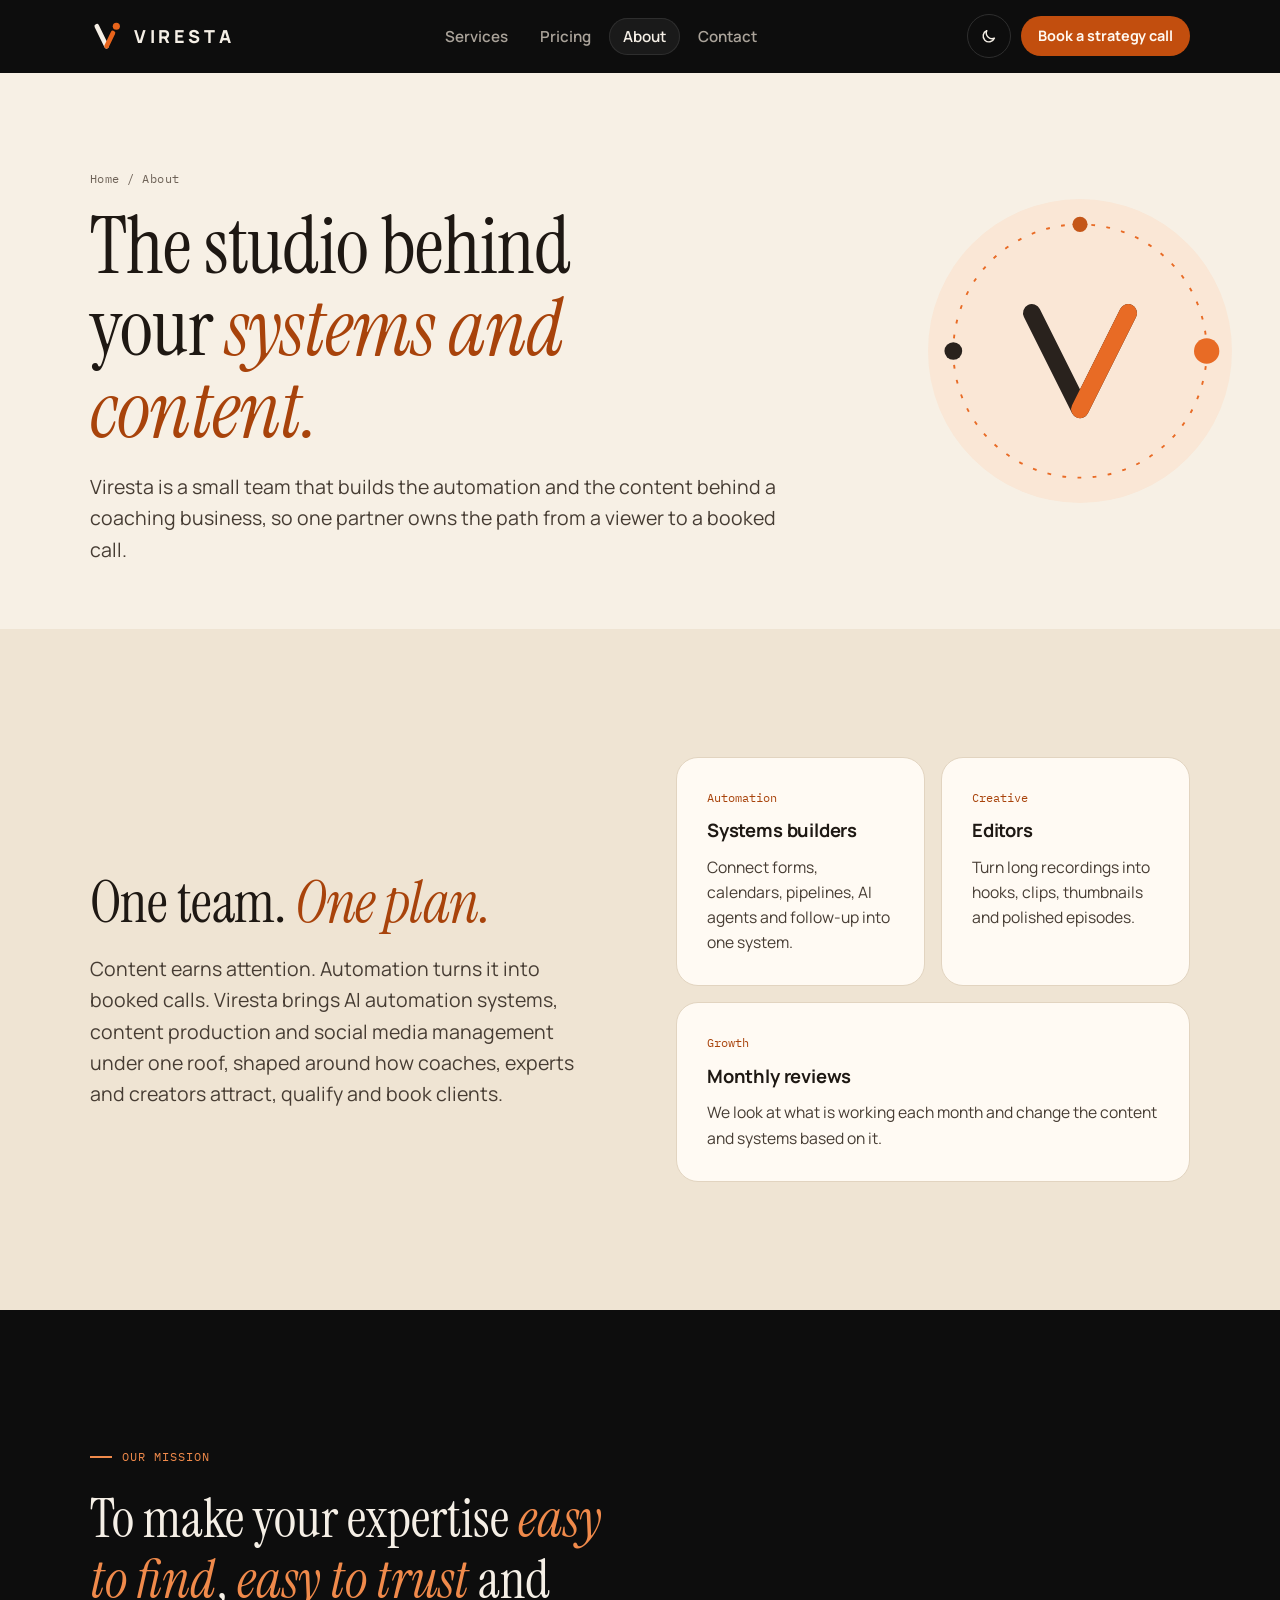
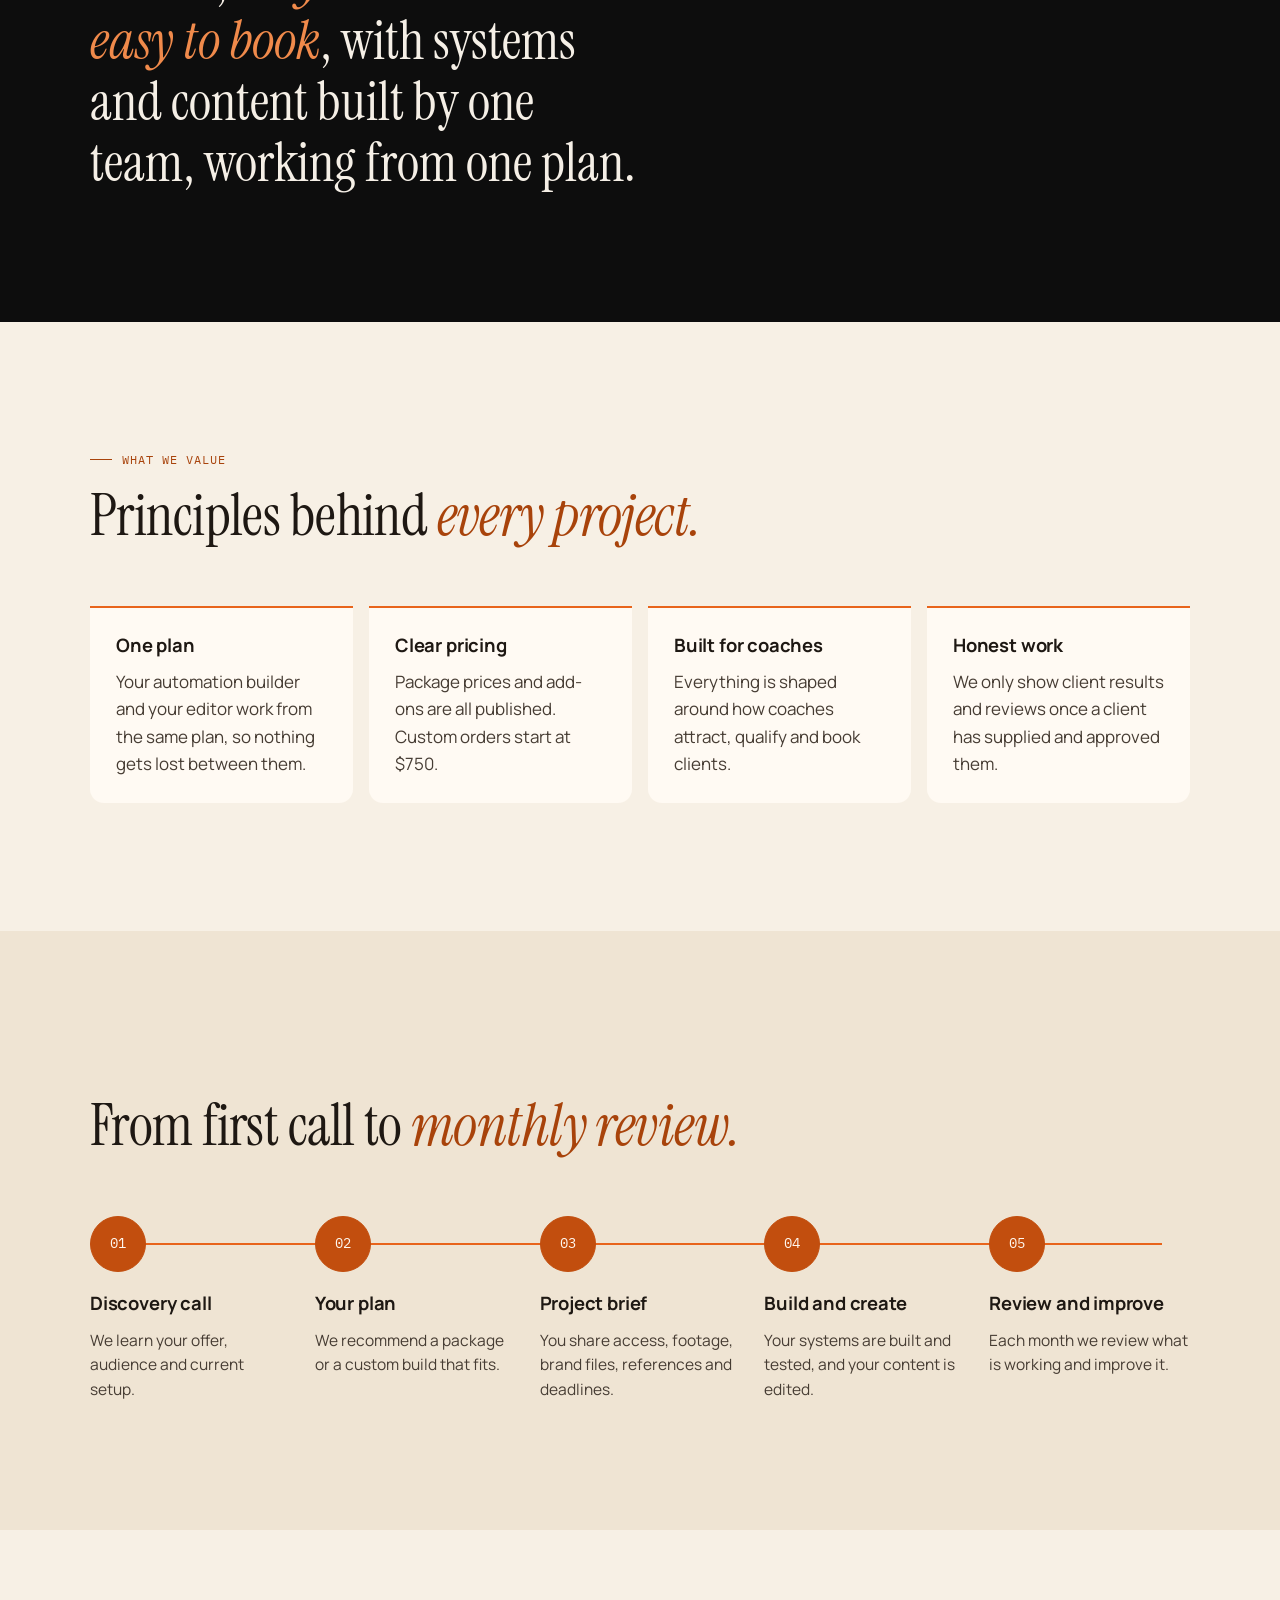
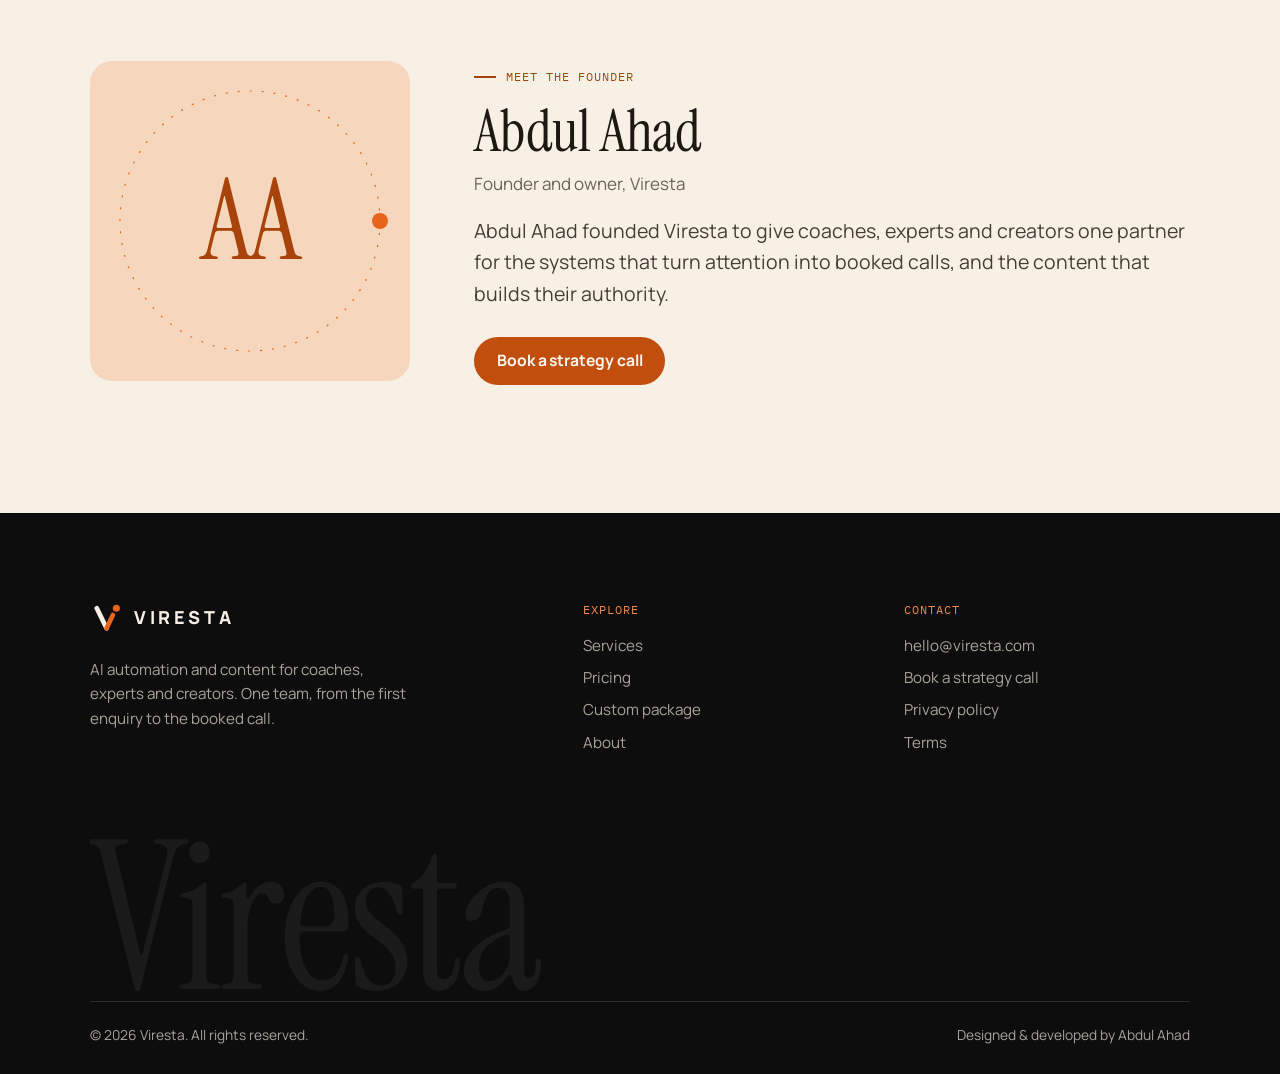
==== commit b8c9578b: "Add black theme and new logo - Black header and home hero, true-black dark sections - Light/dark the" ====
--- a/about.html
+++ b/about.html
@@ -5,26 +5,34 @@
 <meta name="viewport" content="width=device-width, initial-scale=1, viewport-fit=cover">
 <title>About | Viresta AI Automation Agency</title>
 <meta name="description" content="Viresta is a small team that builds AI automation systems and content for coaches, experts and creators, founded by Abdul Ahad.">
-<meta name="theme-color" content="#f7f0e5">
+<meta name="theme-color" content="#0d0d0d">
 <meta name="author" content="Abdul Ahad">
 <meta property="og:title" content="About | Viresta AI Automation Agency">
 <meta property="og:description" content="Viresta is a small team that builds AI automation systems and content for coaches, experts and creators, founded by Abdul Ahad.">
 <meta property="og:type" content="website">
-<meta property="og:image" content="assets/img/logo.webp">
-<link rel="icon" type="image/png" href="assets/img/favicon.png">
+<meta property="og:image" content="assets/img/og-image.png">
+<meta name="twitter:card" content="summary_large_image">
+<link rel="icon" type="image/svg+xml" href="assets/img/favicon.svg">
+<link rel="icon" type="image/png" sizes="64x64" href="assets/img/favicon.png">
 <link rel="apple-touch-icon" href="assets/img/apple-touch-icon.png">
 <link rel="preconnect" href="https://fonts.googleapis.com">
 <link rel="preconnect" href="https://fonts.gstatic.com" crossorigin>
 <link href="https://fonts.googleapis.com/css2?family=Instrument+Serif:ital@0;1&family=Manrope:wght@400;500;600;700;800&family=IBM+Plex+Mono:wght@400;500&display=swap" rel="stylesheet">
 <link rel="stylesheet" href="assets/css/style.css">
-<script>document.documentElement.classList.add("js");</script>
+<script>
+document.documentElement.classList.add("js");
+/* Theme: saved choice, otherwise the visitor's system setting. Runs before paint to avoid a flash. */
+(function(){var t;try{t=localStorage.getItem("viresta-theme")}catch(e){}
+if(t!=="light"&&t!=="dark")t=window.matchMedia&&matchMedia("(prefers-color-scheme: dark)").matches?"dark":"light";
+document.documentElement.setAttribute("data-theme",t)})();
+</script>
 </head>
 <body data-page="about">
 <a class="skip" href="#main">Skip to content</a>
 <header class="site-header" id="top">
   <div class="wrap nav">
     <a class="brand" href="index.html" aria-label="Viresta home">
-      <img src="assets/img/logo-192.webp" alt="" width="40" height="40">
+      <svg class="brand-mark" viewBox="0 0 40 40" aria-hidden="true"><path d="M8 8.5L19.5 32" stroke="currentColor" stroke-width="5.5" stroke-linecap="round" fill="none"/><path d="M19.5 32L27 16.5" stroke="#e8641b" stroke-width="5.5" stroke-linecap="round" fill="none"/><circle cx="31" cy="8.5" r="4.2" fill="#e8641b"/></svg>
       <span>VIRESTA</span>
     </a>
     <nav aria-label="Main">
@@ -35,8 +43,14 @@
         <li><a href="contact.html" data-nav="contact">Contact</a></li>
       </ul>
     </nav>
-    <div class="nav-cta"><a class="btn btn--primary btn--sm" href="contact.html">Book a strategy call</a></div>
-    <button class="nav-toggle" type="button" aria-label="Open menu" aria-expanded="false" aria-controls="mobile-menu"><span></span></button>
+    <div class="nav-actions">
+      <button class="theme-toggle" type="button" aria-label="Switch to dark theme" title="Switch theme">
+        <svg class="i-moon" viewBox="0 0 20 20" aria-hidden="true"><path d="M16 12.5A6.5 6.5 0 0 1 7.5 4a6.5 6.5 0 1 0 8.5 8.5z" fill="none" stroke="currentColor" stroke-width="1.6" stroke-linejoin="round"/></svg>
+        <svg class="i-sun" viewBox="0 0 20 20" aria-hidden="true"><circle cx="10" cy="10" r="3.6" fill="none" stroke="currentColor" stroke-width="1.6"/><path d="M10 1.8v2M10 16.2v2M1.8 10h2M16.2 10h2M4.2 4.2l1.4 1.4M14.4 14.4l1.4 1.4M4.2 15.8l1.4-1.4M14.4 5.6l1.4-1.4" stroke="currentColor" stroke-width="1.6" stroke-linecap="round"/></svg>
+      </button>
+      <div class="nav-cta"><a class="btn btn--primary btn--sm" href="contact.html">Book a strategy call</a></div>
+      <button class="nav-toggle" type="button" aria-label="Open menu" aria-expanded="false" aria-controls="mobile-menu"><span></span></button>
+    </div>
   </div>
   <div class="mobile-menu" id="mobile-menu">
     <ul>
@@ -144,7 +158,7 @@
     <div class="foot-grid">
       <div>
         <a class="brand" href="index.html" aria-label="Viresta home">
-          <img src="assets/img/logo-192.webp" alt="" width="40" height="40">
+          <svg class="brand-mark" viewBox="0 0 40 40" aria-hidden="true"><path d="M8 8.5L19.5 32" stroke="currentColor" stroke-width="5.5" stroke-linecap="round" fill="none"/><path d="M19.5 32L27 16.5" stroke="#e8641b" stroke-width="5.5" stroke-linecap="round" fill="none"/><circle cx="31" cy="8.5" r="4.2" fill="#e8641b"/></svg>
           <span>VIRESTA</span>
         </a>
         <p class="foot-tag">AI automation and content for coaches, experts and creators. One team, from the first enquiry to the booked call.</p>
--- a/assets/css/style.css
+++ b/assets/css/style.css
@@ -19,11 +19,15 @@
   --orange-soft: #f6d7bd;
   --peach: #fbe7d6;
 
-  --dark: #1c1611;
-  --dark-2: #2a221b;
-  --dark-line: #3b3128;
-  --on-dark: #f3e9da;
-  --on-dark-2: #b8aa98;
+  --dark: #0d0d0d;
+  --dark-2: #1a1a1a;
+  --dark-line: #2e2e2e;
+  --on-dark: #f5efe6;
+  --on-dark-2: #aaa39a;
+  --on-dark-accent: #f08a4b;
+
+  --selected: #fff6ed;
+  --field: #fff;
 
   --serif: "Instrument Serif", Georgia, "Times New Roman", serif;
   --sans: "Manrope", system-ui, -apple-system, "Segoe UI", sans-serif;
@@ -70,7 +74,7 @@
 .section--alt { background: var(--cream-2); }
 .section--dark { background: var(--dark); color: var(--on-dark-2); }
 .section--dark h2, .section--dark h3 { color: var(--on-dark); }
-.section--dark .accent { color: #f08a4b; }
+.section--dark .accent { color: var(--on-dark-accent); }
 
 .eyebrow {
   display: inline-flex; align-items: center; gap: 10px;
@@ -78,7 +82,7 @@
   color: var(--orange-ink);
 }
 .eyebrow::before { content: ""; width: 22px; height: 1.5px; background: currentColor; }
-.section--dark .eyebrow { color: #f08a4b; }
+.section--dark .eyebrow { color: var(--on-dark-accent); }
 
 .lead { font-size: clamp(1.05rem, 1.6vw, 1.22rem); color: var(--ink-2); max-width: 60ch; }
 .section--dark .lead { color: var(--on-dark-2); }
@@ -120,33 +124,39 @@
 
 .site-header {
   position: sticky; top: 0; z-index: 50;
-  background: rgba(247, 240, 229, .86);
-  -webkit-backdrop-filter: saturate(1.4) blur(10px); backdrop-filter: saturate(1.4) blur(10px);
+  background: var(--dark);
   border-bottom: 1px solid transparent;
   transition: border-color .25s;
 }
-.site-header.is-scrolled { border-bottom-color: var(--line); }
+.site-header.is-scrolled { border-bottom-color: var(--dark-line); }
 .nav { display: flex; align-items: center; justify-content: space-between; height: 72px; gap: 24px; }
-.brand { display: inline-flex; align-items: center; gap: 10px; font-weight: 800; font-size: 1.15rem; letter-spacing: .14em; color: var(--ink); }
-.brand img { width: 40px; height: 40px; border-radius: 50%; box-shadow: 0 0 0 1px var(--line); }
+.brand { display: inline-flex; align-items: center; gap: 10px; font-weight: 800; font-size: 1.12rem; letter-spacing: .2em; color: var(--on-dark); }
+.brand-mark { width: 34px; height: 34px; flex: none; transition: transform .4s var(--ease); }
+.brand:hover .brand-mark { transform: translateY(-2px) rotate(-4deg); }
 .nav-links { display: none; gap: 4px; }
-.nav-links a { padding: 8px 14px; border-radius: 999px; font-weight: 600; font-size: .95rem; color: var(--ink-2); transition: color .2s, background .2s; }
-.nav-links a:hover { color: var(--ink); background: var(--cream-2); }
-.nav-links a[aria-current="page"] { color: var(--ink); background: var(--paper); box-shadow: inset 0 0 0 1px var(--line); }
+.nav-links a { padding: 8px 14px; border-radius: 999px; font-weight: 600; font-size: .95rem; color: var(--on-dark-2); transition: color .2s, background .2s; }
+.nav-links a:hover { color: var(--on-dark); background: var(--dark-2); }
+.nav-links a[aria-current="page"] { color: var(--on-dark); background: var(--dark-2); box-shadow: inset 0 0 0 1px var(--dark-line); }
+.nav-actions { display: flex; align-items: center; gap: 10px; }
+.theme-toggle { display: inline-grid; place-items: center; width: 44px; height: 44px; border-radius: 50%; border: 1px solid var(--dark-line); background: transparent; color: var(--on-dark); cursor: pointer; transition: border-color .2s, background .2s; }
+.theme-toggle:hover { border-color: var(--on-dark-2); background: var(--dark-2); }
+.theme-toggle svg { width: 18px; height: 18px; }
+.theme-toggle .i-sun, [data-theme="dark"] .theme-toggle .i-moon { display: none; }
+[data-theme="dark"] .theme-toggle .i-sun { display: block; }
 .nav-cta { display: none; }
-.nav-toggle { display: inline-grid; place-items: center; width: 44px; height: 44px; border-radius: 50%; border: 1px solid var(--line-2); background: transparent; cursor: pointer; }
-.nav-toggle span { display: block; width: 18px; height: 1.5px; background: var(--ink); position: relative; transition: transform .25s var(--ease), background .2s; }
-.nav-toggle span::before, .nav-toggle span::after { content: ""; position: absolute; left: 0; width: 18px; height: 1.5px; background: var(--ink); transition: transform .25s var(--ease); }
+.nav-toggle { display: inline-grid; place-items: center; width: 44px; height: 44px; border-radius: 50%; border: 1px solid var(--dark-line); background: transparent; cursor: pointer; }
+.nav-toggle span { display: block; width: 18px; height: 1.5px; background: var(--on-dark); position: relative; transition: transform .25s var(--ease), background .2s; }
+.nav-toggle span::before, .nav-toggle span::after { content: ""; position: absolute; left: 0; width: 18px; height: 1.5px; background: var(--on-dark); transition: transform .25s var(--ease); }
 .nav-toggle span::before { top: -6px; }
 .nav-toggle span::after { top: 6px; }
 .nav-open .nav-toggle span { background: transparent; }
 .nav-open .nav-toggle span::before { transform: translateY(6px) rotate(45deg); }
 .nav-open .nav-toggle span::after { transform: translateY(-6px) rotate(-45deg); }
 
-.mobile-menu { display: none; border-top: 1px solid var(--line); background: var(--cream); }
+.mobile-menu { display: none; border-top: 1px solid var(--dark-line); background: var(--dark); }
 .nav-open .mobile-menu { display: block; }
 .mobile-menu ul { list-style: none; margin: 0; padding: 12px var(--gutter) 24px; display: grid; gap: 2px; }
-.mobile-menu a { display: block; padding: 14px 0; font-family: var(--serif); font-size: 1.9rem; color: var(--ink); border-bottom: 1px solid var(--line); }
+.mobile-menu a { display: block; padding: 14px 0; font-family: var(--serif); font-size: 1.9rem; color: var(--on-dark); border-bottom: 1px solid var(--dark-line); }
 .mobile-menu .btn { margin-top: 18px; width: 100%; font-family: var(--sans); font-size: 1rem; border-bottom: 0; color: #fff8f0; }
 
 @media (min-width: 900px) {
@@ -159,6 +169,14 @@
 .hero-grid { display: grid; gap: clamp(40px, 6vw, 64px); align-items: center; }
 @media (min-width: 1000px) { .hero-grid { grid-template-columns: 1.02fr 1fr; } }
 .hero h1 { margin: 22px 0 24px; }
+.hero--dark { background: var(--dark); color: var(--on-dark-2); }
+.hero--dark h1 { color: var(--on-dark); }
+.hero--dark .accent, .hero--dark .eyebrow { color: var(--on-dark-accent); }
+.hero--dark .lead { color: var(--on-dark-2); }
+.hero--dark .hero-facts { color: var(--on-dark-2); }
+.hero--dark::after { content: ""; position: absolute; inset: 0; pointer-events: none; background-image: radial-gradient(var(--dark-line) 1px, transparent 1.2px); background-size: 26px 26px; -webkit-mask-image: linear-gradient(180deg, transparent, #000 30%, #000 70%, transparent); mask-image: linear-gradient(180deg, transparent, #000 30%, #000 70%, transparent); opacity: .7; }
+.hero--dark .wrap { position: relative; z-index: 1; }
+.hero--dark .flow { border-color: var(--dark-line); box-shadow: 0 30px 80px -40px rgba(232, 100, 27, .45); }
 .hero h1 .line { display: block; }
 .underline-word { position: relative; display: inline-block; white-space: nowrap; }
 .underline-word svg { position: absolute; left: -2%; bottom: -.12em; width: 104%; height: .32em; overflow: visible; }
@@ -280,7 +298,7 @@
 .compare-col--after .compare-list b { color: var(--on-dark); }
 .compare-list svg { width: 20px; height: 20px; margin-top: 3px; }
 .ico-x { stroke: var(--muted); }
-.ico-ok { stroke: #f08a4b; }
+.ico-ok { stroke: var(--on-dark-accent); }
 
 /* ---------- Service cards ---------- */
 .cards { display: grid; gap: 16px; }
@@ -354,7 +372,7 @@
 .recipe-steps li:nth-child(3), .recipe-steps li:nth-child(3) .recipe-k { animation-delay: 2s; }
 .recipe-steps li:nth-child(4), .recipe-steps li:nth-child(4) .recipe-k { animation-delay: 3s; }
 .recipe-steps li:nth-child(5), .recipe-steps li:nth-child(5) .recipe-k { animation-delay: 4s; }
-@keyframes recipe { 0% { background: var(--cream); box-shadow: none; } 6%, 60% { background: #fff6ed; box-shadow: inset 0 0 0 1px var(--orange-soft); } 75%, 100% { background: var(--cream); box-shadow: none; } }
+@keyframes recipe { 0% { background: var(--cream); box-shadow: none; } 6%, 60% { background: var(--selected); box-shadow: inset 0 0 0 1px var(--orange-soft); } 75%, 100% { background: var(--cream); box-shadow: none; } }
 @keyframes recipe-k { 0% { background: var(--paper); color: var(--muted); border-color: var(--line-2); } 6%, 60% { background: var(--orange-btn); color: #fff8f0; border-color: var(--orange-btn); } 75%, 100% { background: var(--paper); color: var(--muted); border-color: var(--line-2); } }
 
 /* ---------- Steps ---------- */
@@ -387,7 +405,7 @@
 @media (min-width: 960px) { .split { grid-template-columns: 1fr 1fr; gap: 72px; } .split--rev > :first-child { order: 2; } }
 .checklist { list-style: none; margin: 24px 0 0; padding: 0; display: grid; gap: 12px; }
 .checklist li { display: grid; grid-template-columns: 22px 1fr; gap: 12px; align-items: start; }
-.checklist li::before { content: ""; width: 18px; height: 18px; margin-top: 4px; border-radius: 50%; background: var(--orange-soft) url("data:image/svg+xml,%3Csvg xmlns='http://www.w3.org/2000/svg' viewBox='0 0 20 20'%3E%3Cpath d='M5.5 10.5l3 3 6-7' fill='none' stroke='%23a8430b' stroke-width='2.2' stroke-linecap='round' stroke-linejoin='round'/%3E%3C/svg%3E") center/14px no-repeat; }
+.checklist li::before { content: ""; width: 18px; height: 18px; margin-top: 4px; border-radius: 50%; background: var(--orange-soft) url("data:image/svg+xml,%3Csvg xmlns='http://www.w3.org/2000/svg' viewBox='0 0 20 20'%3E%3Cpath d='M5.5 10.5l3 3 6-7' fill='none' stroke='%23e8641b' stroke-width='2.4' stroke-linecap='round' stroke-linejoin='round'/%3E%3C/svg%3E") center/14px no-repeat; }
 
 .panel { background: var(--paper); border: 1px solid var(--line); border-radius: var(--r-lg); box-shadow: var(--shadow); padding: clamp(18px, 3vw, 28px); }
 
@@ -437,11 +455,11 @@
 .b-list { display: grid; gap: 8px; }
 @media (min-width: 680px) { .b-list { grid-template-columns: 1fr 1fr; } }
 .b-item { display: grid; grid-template-columns: 1fr auto; gap: 4px 12px; align-items: center; padding: 14px 16px; background: var(--paper); border: 1px solid var(--line); border-radius: var(--r); transition: border-color .2s, background .2s; }
-.b-item.is-on { border-color: var(--orange); background: #fff6ed; }
+.b-item.is-on { border-color: var(--orange); background: var(--selected); }
 .b-item .nm { font-weight: 700; color: var(--ink); font-size: .96rem; }
 .b-item .nt { grid-column: 1; font-size: .82rem; color: var(--muted); }
 .b-item .pr { grid-column: 1; font-family: var(--mono); font-size: .8rem; color: var(--orange-ink); }
-.qty { grid-column: 2; grid-row: 1 / span 3; display: inline-flex; align-items: center; border: 1px solid var(--line-2); border-radius: 999px; background: #fff; }
+.qty { grid-column: 2; grid-row: 1 / span 3; display: inline-flex; align-items: center; border: 1px solid var(--line-2); border-radius: 999px; background: var(--field); }
 .qty button { width: 34px; height: 34px; border: 0; background: transparent; cursor: pointer; font-size: 1.1rem; color: var(--ink); border-radius: 50%; }
 .qty button:hover { background: var(--cream-2); }
 .qty output { min-width: 22px; text-align: center; font-weight: 700; font-variant-numeric: tabular-nums; }
@@ -475,7 +493,7 @@
 .field { display: grid; gap: 6px; }
 .field label { font-weight: 700; font-size: .9rem; color: var(--ink); }
 .field label .req { color: var(--orange-ink); }
-.field input, .field select, .field textarea { width: 100%; min-height: 48px; padding: 12px 14px; border-radius: var(--r-sm); border: 1px solid var(--line-2); background: #fff; color: var(--ink); transition: border-color .2s, box-shadow .2s; }
+.field input, .field select, .field textarea { width: 100%; min-height: 48px; padding: 12px 14px; border-radius: var(--r-sm); border: 1px solid var(--line-2); background: var(--field); color: var(--ink); transition: border-color .2s, box-shadow .2s; }
 .field textarea { min-height: 140px; resize: vertical; }
 .field input:focus, .field select:focus, .field textarea:focus { outline: none; border-color: var(--orange-btn); box-shadow: 0 0 0 3px rgba(232, 100, 27, .18); }
 .field [aria-invalid="true"] { border-color: #b3261e; }
@@ -488,8 +506,8 @@
 .faq details[open] { border-color: var(--line-2); }
 .faq summary { list-style: none; cursor: pointer; display: flex; justify-content: space-between; align-items: center; gap: 16px; padding: 20px 0; font-weight: 700; color: var(--ink); }
 .faq summary::-webkit-details-marker { display: none; }
-.faq summary::after { content: ""; flex: none; width: 28px; height: 28px; border-radius: 50%; background: var(--cream-2) url("data:image/svg+xml,%3Csvg xmlns='http://www.w3.org/2000/svg' viewBox='0 0 20 20'%3E%3Cpath d='M10 5v10M5 10h10' stroke='%231e1813' stroke-width='1.8' stroke-linecap='round'/%3E%3C/svg%3E") center/14px no-repeat; transition: transform .3s var(--ease), background-color .2s; }
-.faq details[open] summary::after { transform: rotate(45deg); background-color: var(--orange-soft); }
+.faq summary::after { content: ""; flex: none; width: 28px; height: 28px; border-radius: 50%; background: linear-gradient(var(--ink), var(--ink)) center / 12px 1.8px no-repeat, linear-gradient(var(--ink), var(--ink)) center / 1.8px 12px no-repeat, var(--cream-2); transition: transform .3s var(--ease), background-color .2s; }
+.faq details[open] summary::after { transform: rotate(45deg); }
 .faq details p { padding: 0 0 20px; max-width: 70ch; }
 
 /* ---------- Page header ---------- */
@@ -505,7 +523,7 @@
 .cta-band { position: relative; overflow: hidden; border-radius: var(--r-lg); background: var(--dark); color: var(--on-dark-2); padding: clamp(36px, 6vw, 72px); display: grid; gap: 28px; }
 @media (min-width: 900px) { .cta-band { grid-template-columns: 1.4fr auto; align-items: end; } }
 .cta-band h2 { color: var(--on-dark); max-width: 16ch; }
-.cta-band .accent { color: #f08a4b; }
+.cta-band .accent { color: var(--on-dark-accent); }
 .cta-band p { max-width: 54ch; margin-top: 16px; }
 .cta-band .orbit { position: absolute; right: -80px; top: -80px; width: 320px; opacity: .5; pointer-events: none; }
 
@@ -520,7 +538,7 @@
 @media (min-width: 1080px) { .values { grid-template-columns: repeat(4, 1fr); } }
 .value { padding: 26px; border-top: 2px solid var(--orange); background: var(--paper); border-radius: 0 0 var(--r) var(--r); display: grid; gap: 10px; }
 .mission { font-family: var(--serif); font-size: clamp(2rem, 4.4vw, 3.4rem); line-height: 1.12; color: var(--on-dark); max-width: 22ch; }
-.mission em { color: #f08a4b; }
+.mission em { color: var(--on-dark-accent); }
 
 /* ---------- Contact ---------- */
 .contact-grid { display: grid; gap: 28px; align-items: start; }
@@ -544,9 +562,8 @@
 .foot-grid { display: grid; gap: 36px; }
 @media (min-width: 860px) { .foot-grid { grid-template-columns: 1.6fr 1fr 1fr; } }
 .site-footer .brand { color: var(--on-dark); }
-.site-footer .brand img { box-shadow: none; }
 .foot-tag { margin-top: 16px; max-width: 36ch; }
-.foot-h { font-family: var(--mono); font-size: .74rem; letter-spacing: .08em; text-transform: uppercase; color: #f08a4b; margin-bottom: 14px; }
+.foot-h { font-family: var(--mono); font-size: .74rem; letter-spacing: .08em; text-transform: uppercase; color: var(--on-dark-accent); margin-bottom: 14px; }
 .foot-links { list-style: none; margin: 0; padding: 0; display: grid; gap: 8px; }
 .foot-links a:hover { color: var(--on-dark); }
 .foot-big { margin-top: clamp(48px, 8vw, 80px); font-family: var(--serif); font-size: clamp(4rem, 17vw, 13rem); line-height: .8; color: var(--dark-2); letter-spacing: -.02em; user-select: none; white-space: nowrap; overflow: hidden; }
@@ -560,6 +577,50 @@
 .js .reveal { opacity: 0; transform: translateY(22px); transition: opacity .8s var(--ease), transform .8s var(--ease); }
 .js .reveal.in { opacity: 1; transform: none; }
 .js .reveal.d1 { transition-delay: .08s; } .js .reveal.d2 { transition-delay: .16s; } .js .reveal.d3 { transition-delay: .24s; }
+
+/* ---------- Dark (black) theme ----------
+   Toggled from the header and saved per visitor. Illustrations keep the
+   light palette so they read as small "screens" on the black page. */
+[data-theme="dark"] {
+  color-scheme: dark;
+  --cream: #0f0f0f;
+  --cream-2: #161616;
+  --paper: #1b1b1b;
+  --ink: #f5efe6;
+  --ink-2: #cdc6bb;
+  --muted: #9b948b;
+  --line: #2a2a2a;
+  --line-2: #3a3a3a;
+  --orange-ink: #f08a4b;
+  --orange-soft: #3d2414;
+  --peach: #24170e;
+  --selected: #24170e;
+  --field: #121212;
+  --dark: #070707;
+  --dark-2: #161616;
+  --dark-line: #2a2a2a;
+  --shadow: 0 1px 0 rgba(0, 0, 0, .4), 0 18px 40px -24px rgba(0, 0, 0, .9);
+}
+[data-theme="dark"] body { background: var(--cream); }
+[data-theme="dark"] .flow, [data-theme="dark"] .illo, [data-theme="dark"] .svc-illo {
+  --cream: #f7f0e5; --cream-2: #efe4d3; --paper: #fffaf3;
+  --ink: #1e1813; --ink-2: #463c33; --muted: #6e6257;
+  --line: #e2d4c0; --line-2: #d6c5ad;
+  --orange-ink: #a8430b; --orange-soft: #f6d7bd;
+}
+[data-theme="dark"] .card .illo { background: #efe4d3; }
+[data-theme="dark"] .svc-illo, [data-theme="dark"] .section--alt .svc-illo { background: #f7f0e5; border-color: transparent; }
+[data-theme="dark"] .section--dark, [data-theme="dark"] .site-footer, [data-theme="dark"] .hero--dark { border-block: 1px solid var(--dark-line); }
+[data-theme="dark"] .cta-band, [data-theme="dark"] .summary, [data-theme="dark"] .compare-col--after { box-shadow: inset 0 0 0 1px var(--dark-line); }
+[data-theme="dark"] .plan--pop { border-color: var(--orange); }
+[data-theme="dark"] .monogram { background: var(--paper); box-shadow: inset 0 0 0 1px var(--line); }
+[data-theme="dark"] .deco circle[fill="#fbe7d6"] { fill: #1b1b1b; }
+[data-theme="dark"] .deco [fill="#1e1813"] { fill: #f5efe6; }
+[data-theme="dark"] .deco [stroke="#1e1813"] { stroke: #f5efe6; }
+[data-theme="dark"] .marquee li { color: var(--ink); }
+[data-theme="dark"] .field [aria-invalid="true"] { border-color: #f2766b; }
+[data-theme="dark"] .field .err { color: #f2766b; }
+[data-theme="dark"] ::selection { background: #5a3018; color: #fff; }
 
 /* ---------- Reduced motion ---------- */
 @media (prefers-reduced-motion: reduce) {
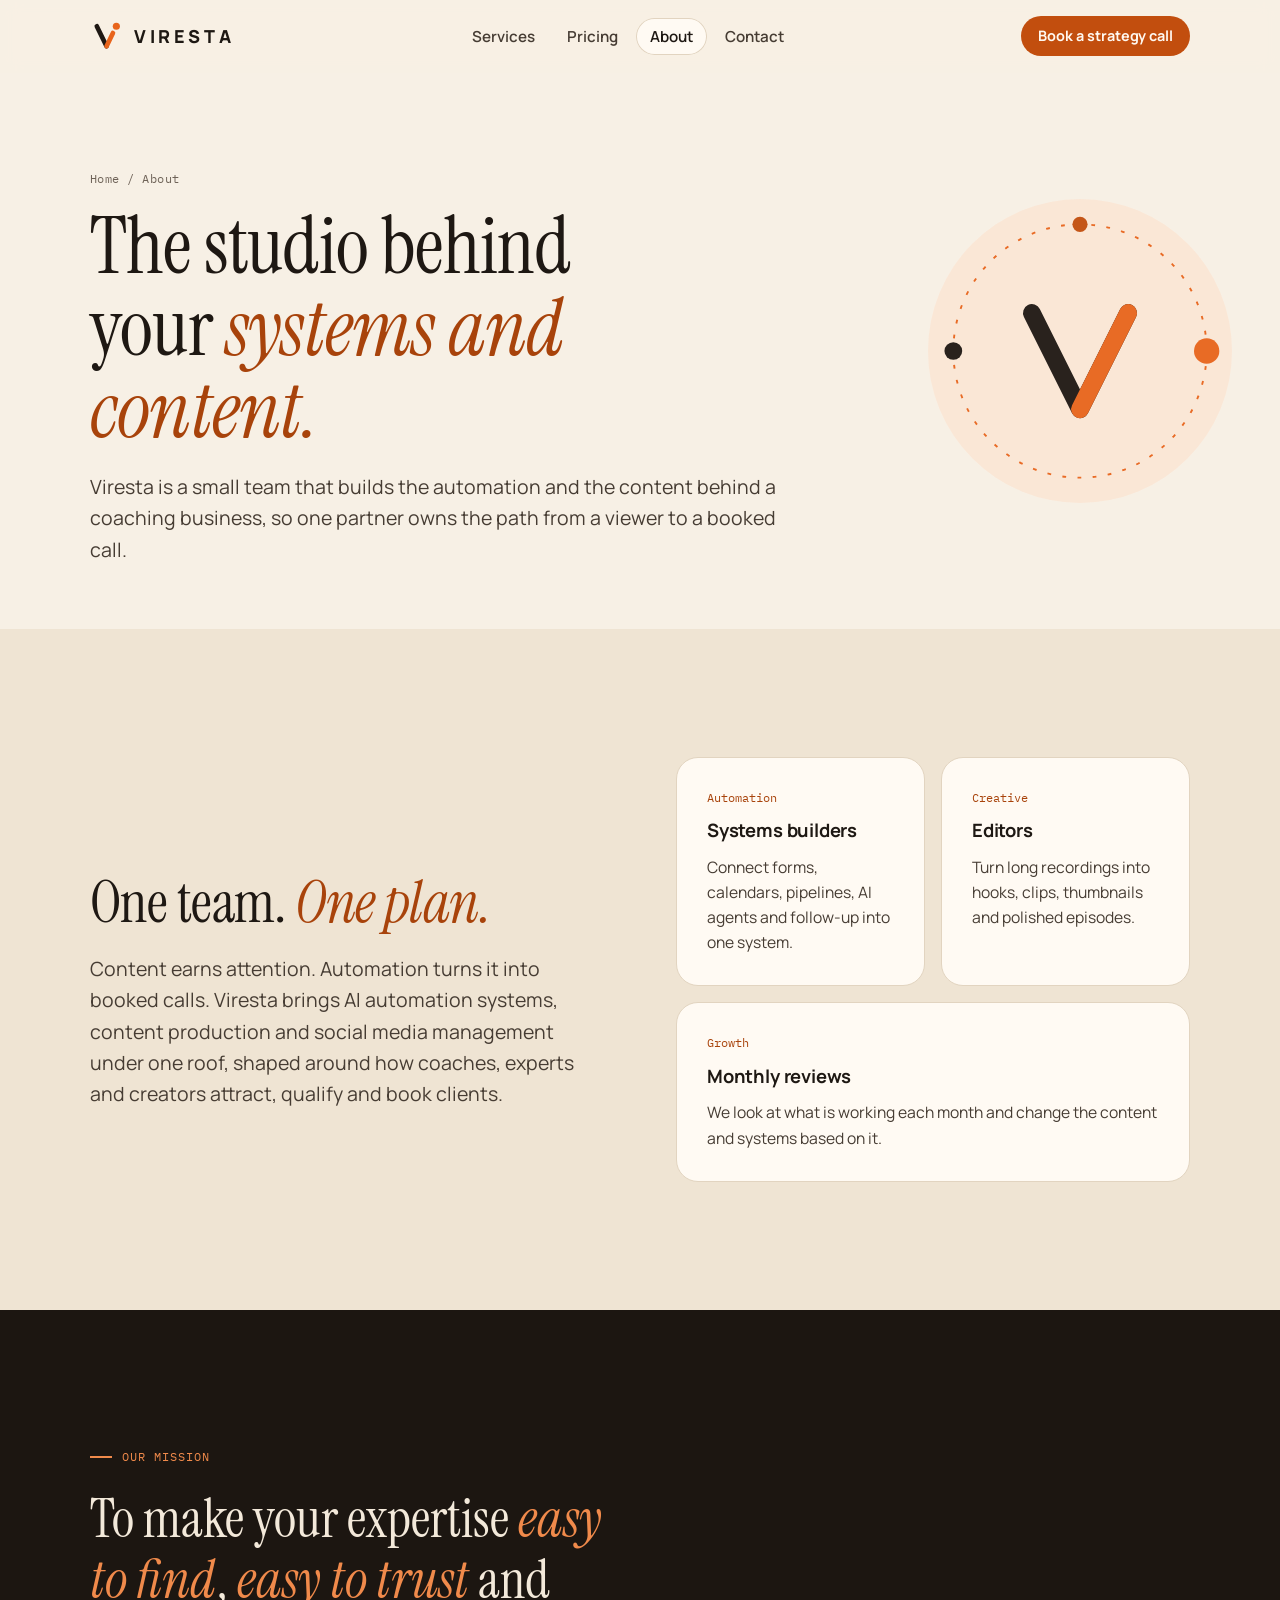
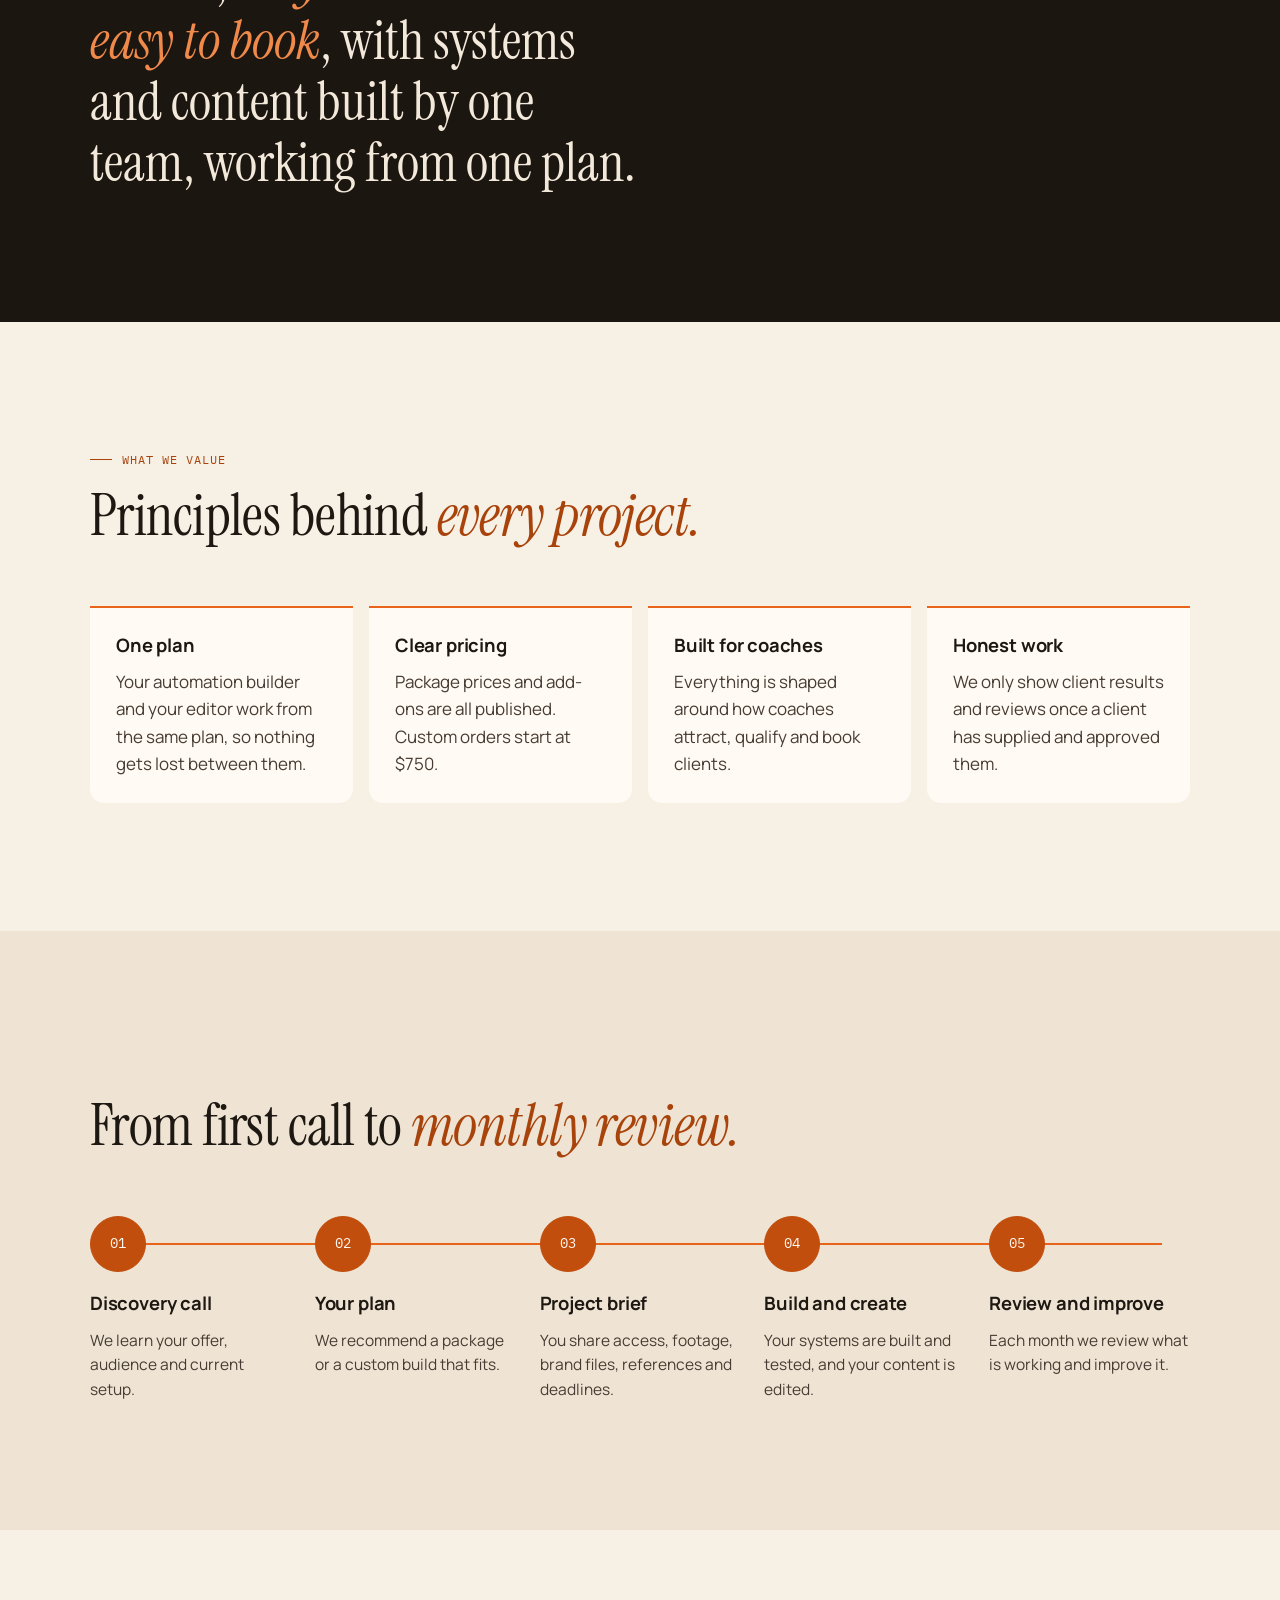
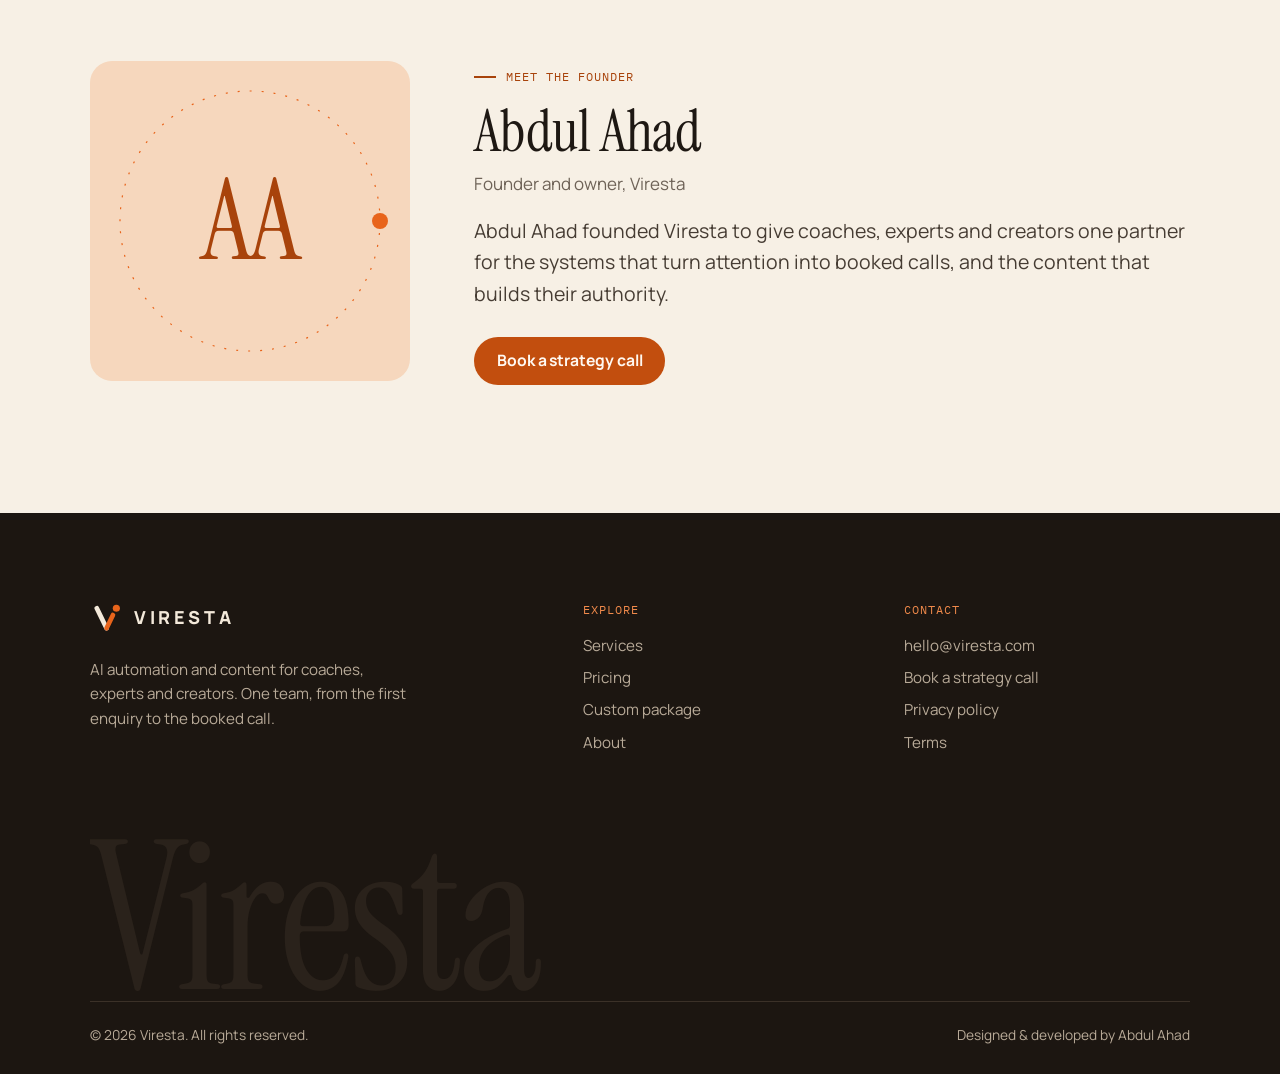
==== commit cfc2ca5a: "Restore the original cream design, keep the new logo Reverts the black header, black hero and theme " ====
--- a/about.html
+++ b/about.html
@@ -5,7 +5,7 @@
 <meta name="viewport" content="width=device-width, initial-scale=1, viewport-fit=cover">
 <title>About | Viresta AI Automation Agency</title>
 <meta name="description" content="Viresta is a small team that builds AI automation systems and content for coaches, experts and creators, founded by Abdul Ahad.">
-<meta name="theme-color" content="#0d0d0d">
+<meta name="theme-color" content="#f7f0e5">
 <meta name="author" content="Abdul Ahad">
 <meta property="og:title" content="About | Viresta AI Automation Agency">
 <meta property="og:description" content="Viresta is a small team that builds AI automation systems and content for coaches, experts and creators, founded by Abdul Ahad.">
@@ -19,13 +19,7 @@
 <link rel="preconnect" href="https://fonts.gstatic.com" crossorigin>
 <link href="https://fonts.googleapis.com/css2?family=Instrument+Serif:ital@0;1&family=Manrope:wght@400;500;600;700;800&family=IBM+Plex+Mono:wght@400;500&display=swap" rel="stylesheet">
 <link rel="stylesheet" href="assets/css/style.css">
-<script>
-document.documentElement.classList.add("js");
-/* Theme: saved choice, otherwise the visitor's system setting. Runs before paint to avoid a flash. */
-(function(){var t;try{t=localStorage.getItem("viresta-theme")}catch(e){}
-if(t!=="light"&&t!=="dark")t=window.matchMedia&&matchMedia("(prefers-color-scheme: dark)").matches?"dark":"light";
-document.documentElement.setAttribute("data-theme",t)})();
-</script>
+<script>document.documentElement.classList.add("js");</script>
 </head>
 <body data-page="about">
 <a class="skip" href="#main">Skip to content</a>
@@ -43,14 +37,8 @@
         <li><a href="contact.html" data-nav="contact">Contact</a></li>
       </ul>
     </nav>
-    <div class="nav-actions">
-      <button class="theme-toggle" type="button" aria-label="Switch to dark theme" title="Switch theme">
-        <svg class="i-moon" viewBox="0 0 20 20" aria-hidden="true"><path d="M16 12.5A6.5 6.5 0 0 1 7.5 4a6.5 6.5 0 1 0 8.5 8.5z" fill="none" stroke="currentColor" stroke-width="1.6" stroke-linejoin="round"/></svg>
-        <svg class="i-sun" viewBox="0 0 20 20" aria-hidden="true"><circle cx="10" cy="10" r="3.6" fill="none" stroke="currentColor" stroke-width="1.6"/><path d="M10 1.8v2M10 16.2v2M1.8 10h2M16.2 10h2M4.2 4.2l1.4 1.4M14.4 14.4l1.4 1.4M4.2 15.8l1.4-1.4M14.4 5.6l1.4-1.4" stroke="currentColor" stroke-width="1.6" stroke-linecap="round"/></svg>
-      </button>
-      <div class="nav-cta"><a class="btn btn--primary btn--sm" href="contact.html">Book a strategy call</a></div>
-      <button class="nav-toggle" type="button" aria-label="Open menu" aria-expanded="false" aria-controls="mobile-menu"><span></span></button>
-    </div>
+    <div class="nav-cta"><a class="btn btn--primary btn--sm" href="contact.html">Book a strategy call</a></div>
+    <button class="nav-toggle" type="button" aria-label="Open menu" aria-expanded="false" aria-controls="mobile-menu"><span></span></button>
   </div>
   <div class="mobile-menu" id="mobile-menu">
     <ul>
--- a/assets/css/style.css
+++ b/assets/css/style.css
@@ -19,15 +19,11 @@
   --orange-soft: #f6d7bd;
   --peach: #fbe7d6;
 
-  --dark: #0d0d0d;
-  --dark-2: #1a1a1a;
-  --dark-line: #2e2e2e;
-  --on-dark: #f5efe6;
-  --on-dark-2: #aaa39a;
-  --on-dark-accent: #f08a4b;
-
-  --selected: #fff6ed;
-  --field: #fff;
+  --dark: #1c1611;
+  --dark-2: #2a221b;
+  --dark-line: #3b3128;
+  --on-dark: #f3e9da;
+  --on-dark-2: #b8aa98;
 
   --serif: "Instrument Serif", Georgia, "Times New Roman", serif;
   --sans: "Manrope", system-ui, -apple-system, "Segoe UI", sans-serif;
@@ -74,7 +70,7 @@
 .section--alt { background: var(--cream-2); }
 .section--dark { background: var(--dark); color: var(--on-dark-2); }
 .section--dark h2, .section--dark h3 { color: var(--on-dark); }
-.section--dark .accent { color: var(--on-dark-accent); }
+.section--dark .accent { color: #f08a4b; }
 
 .eyebrow {
   display: inline-flex; align-items: center; gap: 10px;
@@ -82,7 +78,7 @@
   color: var(--orange-ink);
 }
 .eyebrow::before { content: ""; width: 22px; height: 1.5px; background: currentColor; }
-.section--dark .eyebrow { color: var(--on-dark-accent); }
+.section--dark .eyebrow { color: #f08a4b; }
 
 .lead { font-size: clamp(1.05rem, 1.6vw, 1.22rem); color: var(--ink-2); max-width: 60ch; }
 .section--dark .lead { color: var(--on-dark-2); }
@@ -124,39 +120,34 @@
 
 .site-header {
   position: sticky; top: 0; z-index: 50;
-  background: var(--dark);
+  background: rgba(247, 240, 229, .86);
+  -webkit-backdrop-filter: saturate(1.4) blur(10px); backdrop-filter: saturate(1.4) blur(10px);
   border-bottom: 1px solid transparent;
   transition: border-color .25s;
 }
-.site-header.is-scrolled { border-bottom-color: var(--dark-line); }
+.site-header.is-scrolled { border-bottom-color: var(--line); }
 .nav { display: flex; align-items: center; justify-content: space-between; height: 72px; gap: 24px; }
-.brand { display: inline-flex; align-items: center; gap: 10px; font-weight: 800; font-size: 1.12rem; letter-spacing: .2em; color: var(--on-dark); }
+.brand { display: inline-flex; align-items: center; gap: 10px; font-weight: 800; font-size: 1.12rem; letter-spacing: .2em; color: var(--ink); }
 .brand-mark { width: 34px; height: 34px; flex: none; transition: transform .4s var(--ease); }
 .brand:hover .brand-mark { transform: translateY(-2px) rotate(-4deg); }
 .nav-links { display: none; gap: 4px; }
-.nav-links a { padding: 8px 14px; border-radius: 999px; font-weight: 600; font-size: .95rem; color: var(--on-dark-2); transition: color .2s, background .2s; }
-.nav-links a:hover { color: var(--on-dark); background: var(--dark-2); }
-.nav-links a[aria-current="page"] { color: var(--on-dark); background: var(--dark-2); box-shadow: inset 0 0 0 1px var(--dark-line); }
-.nav-actions { display: flex; align-items: center; gap: 10px; }
-.theme-toggle { display: inline-grid; place-items: center; width: 44px; height: 44px; border-radius: 50%; border: 1px solid var(--dark-line); background: transparent; color: var(--on-dark); cursor: pointer; transition: border-color .2s, background .2s; }
-.theme-toggle:hover { border-color: var(--on-dark-2); background: var(--dark-2); }
-.theme-toggle svg { width: 18px; height: 18px; }
-.theme-toggle .i-sun, [data-theme="dark"] .theme-toggle .i-moon { display: none; }
-[data-theme="dark"] .theme-toggle .i-sun { display: block; }
+.nav-links a { padding: 8px 14px; border-radius: 999px; font-weight: 600; font-size: .95rem; color: var(--ink-2); transition: color .2s, background .2s; }
+.nav-links a:hover { color: var(--ink); background: var(--cream-2); }
+.nav-links a[aria-current="page"] { color: var(--ink); background: var(--paper); box-shadow: inset 0 0 0 1px var(--line); }
 .nav-cta { display: none; }
-.nav-toggle { display: inline-grid; place-items: center; width: 44px; height: 44px; border-radius: 50%; border: 1px solid var(--dark-line); background: transparent; cursor: pointer; }
-.nav-toggle span { display: block; width: 18px; height: 1.5px; background: var(--on-dark); position: relative; transition: transform .25s var(--ease), background .2s; }
-.nav-toggle span::before, .nav-toggle span::after { content: ""; position: absolute; left: 0; width: 18px; height: 1.5px; background: var(--on-dark); transition: transform .25s var(--ease); }
+.nav-toggle { display: inline-grid; place-items: center; width: 44px; height: 44px; border-radius: 50%; border: 1px solid var(--line-2); background: transparent; cursor: pointer; }
+.nav-toggle span { display: block; width: 18px; height: 1.5px; background: var(--ink); position: relative; transition: transform .25s var(--ease), background .2s; }
+.nav-toggle span::before, .nav-toggle span::after { content: ""; position: absolute; left: 0; width: 18px; height: 1.5px; background: var(--ink); transition: transform .25s var(--ease); }
 .nav-toggle span::before { top: -6px; }
 .nav-toggle span::after { top: 6px; }
 .nav-open .nav-toggle span { background: transparent; }
 .nav-open .nav-toggle span::before { transform: translateY(6px) rotate(45deg); }
 .nav-open .nav-toggle span::after { transform: translateY(-6px) rotate(-45deg); }
 
-.mobile-menu { display: none; border-top: 1px solid var(--dark-line); background: var(--dark); }
+.mobile-menu { display: none; border-top: 1px solid var(--line); background: var(--cream); }
 .nav-open .mobile-menu { display: block; }
 .mobile-menu ul { list-style: none; margin: 0; padding: 12px var(--gutter) 24px; display: grid; gap: 2px; }
-.mobile-menu a { display: block; padding: 14px 0; font-family: var(--serif); font-size: 1.9rem; color: var(--on-dark); border-bottom: 1px solid var(--dark-line); }
+.mobile-menu a { display: block; padding: 14px 0; font-family: var(--serif); font-size: 1.9rem; color: var(--ink); border-bottom: 1px solid var(--line); }
 .mobile-menu .btn { margin-top: 18px; width: 100%; font-family: var(--sans); font-size: 1rem; border-bottom: 0; color: #fff8f0; }
 
 @media (min-width: 900px) {
@@ -169,14 +160,6 @@
 .hero-grid { display: grid; gap: clamp(40px, 6vw, 64px); align-items: center; }
 @media (min-width: 1000px) { .hero-grid { grid-template-columns: 1.02fr 1fr; } }
 .hero h1 { margin: 22px 0 24px; }
-.hero--dark { background: var(--dark); color: var(--on-dark-2); }
-.hero--dark h1 { color: var(--on-dark); }
-.hero--dark .accent, .hero--dark .eyebrow { color: var(--on-dark-accent); }
-.hero--dark .lead { color: var(--on-dark-2); }
-.hero--dark .hero-facts { color: var(--on-dark-2); }
-.hero--dark::after { content: ""; position: absolute; inset: 0; pointer-events: none; background-image: radial-gradient(var(--dark-line) 1px, transparent 1.2px); background-size: 26px 26px; -webkit-mask-image: linear-gradient(180deg, transparent, #000 30%, #000 70%, transparent); mask-image: linear-gradient(180deg, transparent, #000 30%, #000 70%, transparent); opacity: .7; }
-.hero--dark .wrap { position: relative; z-index: 1; }
-.hero--dark .flow { border-color: var(--dark-line); box-shadow: 0 30px 80px -40px rgba(232, 100, 27, .45); }
 .hero h1 .line { display: block; }
 .underline-word { position: relative; display: inline-block; white-space: nowrap; }
 .underline-word svg { position: absolute; left: -2%; bottom: -.12em; width: 104%; height: .32em; overflow: visible; }
@@ -298,7 +281,7 @@
 .compare-col--after .compare-list b { color: var(--on-dark); }
 .compare-list svg { width: 20px; height: 20px; margin-top: 3px; }
 .ico-x { stroke: var(--muted); }
-.ico-ok { stroke: var(--on-dark-accent); }
+.ico-ok { stroke: #f08a4b; }
 
 /* ---------- Service cards ---------- */
 .cards { display: grid; gap: 16px; }
@@ -372,7 +355,7 @@
 .recipe-steps li:nth-child(3), .recipe-steps li:nth-child(3) .recipe-k { animation-delay: 2s; }
 .recipe-steps li:nth-child(4), .recipe-steps li:nth-child(4) .recipe-k { animation-delay: 3s; }
 .recipe-steps li:nth-child(5), .recipe-steps li:nth-child(5) .recipe-k { animation-delay: 4s; }
-@keyframes recipe { 0% { background: var(--cream); box-shadow: none; } 6%, 60% { background: var(--selected); box-shadow: inset 0 0 0 1px var(--orange-soft); } 75%, 100% { background: var(--cream); box-shadow: none; } }
+@keyframes recipe { 0% { background: var(--cream); box-shadow: none; } 6%, 60% { background: #fff6ed; box-shadow: inset 0 0 0 1px var(--orange-soft); } 75%, 100% { background: var(--cream); box-shadow: none; } }
 @keyframes recipe-k { 0% { background: var(--paper); color: var(--muted); border-color: var(--line-2); } 6%, 60% { background: var(--orange-btn); color: #fff8f0; border-color: var(--orange-btn); } 75%, 100% { background: var(--paper); color: var(--muted); border-color: var(--line-2); } }
 
 /* ---------- Steps ---------- */
@@ -405,7 +388,7 @@
 @media (min-width: 960px) { .split { grid-template-columns: 1fr 1fr; gap: 72px; } .split--rev > :first-child { order: 2; } }
 .checklist { list-style: none; margin: 24px 0 0; padding: 0; display: grid; gap: 12px; }
 .checklist li { display: grid; grid-template-columns: 22px 1fr; gap: 12px; align-items: start; }
-.checklist li::before { content: ""; width: 18px; height: 18px; margin-top: 4px; border-radius: 50%; background: var(--orange-soft) url("data:image/svg+xml,%3Csvg xmlns='http://www.w3.org/2000/svg' viewBox='0 0 20 20'%3E%3Cpath d='M5.5 10.5l3 3 6-7' fill='none' stroke='%23e8641b' stroke-width='2.4' stroke-linecap='round' stroke-linejoin='round'/%3E%3C/svg%3E") center/14px no-repeat; }
+.checklist li::before { content: ""; width: 18px; height: 18px; margin-top: 4px; border-radius: 50%; background: var(--orange-soft) url("data:image/svg+xml,%3Csvg xmlns='http://www.w3.org/2000/svg' viewBox='0 0 20 20'%3E%3Cpath d='M5.5 10.5l3 3 6-7' fill='none' stroke='%23a8430b' stroke-width='2.2' stroke-linecap='round' stroke-linejoin='round'/%3E%3C/svg%3E") center/14px no-repeat; }
 
 .panel { background: var(--paper); border: 1px solid var(--line); border-radius: var(--r-lg); box-shadow: var(--shadow); padding: clamp(18px, 3vw, 28px); }
 
@@ -455,11 +438,11 @@
 .b-list { display: grid; gap: 8px; }
 @media (min-width: 680px) { .b-list { grid-template-columns: 1fr 1fr; } }
 .b-item { display: grid; grid-template-columns: 1fr auto; gap: 4px 12px; align-items: center; padding: 14px 16px; background: var(--paper); border: 1px solid var(--line); border-radius: var(--r); transition: border-color .2s, background .2s; }
-.b-item.is-on { border-color: var(--orange); background: var(--selected); }
+.b-item.is-on { border-color: var(--orange); background: #fff6ed; }
 .b-item .nm { font-weight: 700; color: var(--ink); font-size: .96rem; }
 .b-item .nt { grid-column: 1; font-size: .82rem; color: var(--muted); }
 .b-item .pr { grid-column: 1; font-family: var(--mono); font-size: .8rem; color: var(--orange-ink); }
-.qty { grid-column: 2; grid-row: 1 / span 3; display: inline-flex; align-items: center; border: 1px solid var(--line-2); border-radius: 999px; background: var(--field); }
+.qty { grid-column: 2; grid-row: 1 / span 3; display: inline-flex; align-items: center; border: 1px solid var(--line-2); border-radius: 999px; background: #fff; }
 .qty button { width: 34px; height: 34px; border: 0; background: transparent; cursor: pointer; font-size: 1.1rem; color: var(--ink); border-radius: 50%; }
 .qty button:hover { background: var(--cream-2); }
 .qty output { min-width: 22px; text-align: center; font-weight: 700; font-variant-numeric: tabular-nums; }
@@ -493,7 +476,7 @@
 .field { display: grid; gap: 6px; }
 .field label { font-weight: 700; font-size: .9rem; color: var(--ink); }
 .field label .req { color: var(--orange-ink); }
-.field input, .field select, .field textarea { width: 100%; min-height: 48px; padding: 12px 14px; border-radius: var(--r-sm); border: 1px solid var(--line-2); background: var(--field); color: var(--ink); transition: border-color .2s, box-shadow .2s; }
+.field input, .field select, .field textarea { width: 100%; min-height: 48px; padding: 12px 14px; border-radius: var(--r-sm); border: 1px solid var(--line-2); background: #fff; color: var(--ink); transition: border-color .2s, box-shadow .2s; }
 .field textarea { min-height: 140px; resize: vertical; }
 .field input:focus, .field select:focus, .field textarea:focus { outline: none; border-color: var(--orange-btn); box-shadow: 0 0 0 3px rgba(232, 100, 27, .18); }
 .field [aria-invalid="true"] { border-color: #b3261e; }
@@ -506,8 +489,8 @@
 .faq details[open] { border-color: var(--line-2); }
 .faq summary { list-style: none; cursor: pointer; display: flex; justify-content: space-between; align-items: center; gap: 16px; padding: 20px 0; font-weight: 700; color: var(--ink); }
 .faq summary::-webkit-details-marker { display: none; }
-.faq summary::after { content: ""; flex: none; width: 28px; height: 28px; border-radius: 50%; background: linear-gradient(var(--ink), var(--ink)) center / 12px 1.8px no-repeat, linear-gradient(var(--ink), var(--ink)) center / 1.8px 12px no-repeat, var(--cream-2); transition: transform .3s var(--ease), background-color .2s; }
-.faq details[open] summary::after { transform: rotate(45deg); }
+.faq summary::after { content: ""; flex: none; width: 28px; height: 28px; border-radius: 50%; background: var(--cream-2) url("data:image/svg+xml,%3Csvg xmlns='http://www.w3.org/2000/svg' viewBox='0 0 20 20'%3E%3Cpath d='M10 5v10M5 10h10' stroke='%231e1813' stroke-width='1.8' stroke-linecap='round'/%3E%3C/svg%3E") center/14px no-repeat; transition: transform .3s var(--ease), background-color .2s; }
+.faq details[open] summary::after { transform: rotate(45deg); background-color: var(--orange-soft); }
 .faq details p { padding: 0 0 20px; max-width: 70ch; }
 
 /* ---------- Page header ---------- */
@@ -523,7 +506,7 @@
 .cta-band { position: relative; overflow: hidden; border-radius: var(--r-lg); background: var(--dark); color: var(--on-dark-2); padding: clamp(36px, 6vw, 72px); display: grid; gap: 28px; }
 @media (min-width: 900px) { .cta-band { grid-template-columns: 1.4fr auto; align-items: end; } }
 .cta-band h2 { color: var(--on-dark); max-width: 16ch; }
-.cta-band .accent { color: var(--on-dark-accent); }
+.cta-band .accent { color: #f08a4b; }
 .cta-band p { max-width: 54ch; margin-top: 16px; }
 .cta-band .orbit { position: absolute; right: -80px; top: -80px; width: 320px; opacity: .5; pointer-events: none; }
 
@@ -538,7 +521,7 @@
 @media (min-width: 1080px) { .values { grid-template-columns: repeat(4, 1fr); } }
 .value { padding: 26px; border-top: 2px solid var(--orange); background: var(--paper); border-radius: 0 0 var(--r) var(--r); display: grid; gap: 10px; }
 .mission { font-family: var(--serif); font-size: clamp(2rem, 4.4vw, 3.4rem); line-height: 1.12; color: var(--on-dark); max-width: 22ch; }
-.mission em { color: var(--on-dark-accent); }
+.mission em { color: #f08a4b; }
 
 /* ---------- Contact ---------- */
 .contact-grid { display: grid; gap: 28px; align-items: start; }
@@ -563,7 +546,7 @@
 @media (min-width: 860px) { .foot-grid { grid-template-columns: 1.6fr 1fr 1fr; } }
 .site-footer .brand { color: var(--on-dark); }
 .foot-tag { margin-top: 16px; max-width: 36ch; }
-.foot-h { font-family: var(--mono); font-size: .74rem; letter-spacing: .08em; text-transform: uppercase; color: var(--on-dark-accent); margin-bottom: 14px; }
+.foot-h { font-family: var(--mono); font-size: .74rem; letter-spacing: .08em; text-transform: uppercase; color: #f08a4b; margin-bottom: 14px; }
 .foot-links { list-style: none; margin: 0; padding: 0; display: grid; gap: 8px; }
 .foot-links a:hover { color: var(--on-dark); }
 .foot-big { margin-top: clamp(48px, 8vw, 80px); font-family: var(--serif); font-size: clamp(4rem, 17vw, 13rem); line-height: .8; color: var(--dark-2); letter-spacing: -.02em; user-select: none; white-space: nowrap; overflow: hidden; }
@@ -577,50 +560,6 @@
 .js .reveal { opacity: 0; transform: translateY(22px); transition: opacity .8s var(--ease), transform .8s var(--ease); }
 .js .reveal.in { opacity: 1; transform: none; }
 .js .reveal.d1 { transition-delay: .08s; } .js .reveal.d2 { transition-delay: .16s; } .js .reveal.d3 { transition-delay: .24s; }
-
-/* ---------- Dark (black) theme ----------
-   Toggled from the header and saved per visitor. Illustrations keep the
-   light palette so they read as small "screens" on the black page. */
-[data-theme="dark"] {
-  color-scheme: dark;
-  --cream: #0f0f0f;
-  --cream-2: #161616;
-  --paper: #1b1b1b;
-  --ink: #f5efe6;
-  --ink-2: #cdc6bb;
-  --muted: #9b948b;
-  --line: #2a2a2a;
-  --line-2: #3a3a3a;
-  --orange-ink: #f08a4b;
-  --orange-soft: #3d2414;
-  --peach: #24170e;
-  --selected: #24170e;
-  --field: #121212;
-  --dark: #070707;
-  --dark-2: #161616;
-  --dark-line: #2a2a2a;
-  --shadow: 0 1px 0 rgba(0, 0, 0, .4), 0 18px 40px -24px rgba(0, 0, 0, .9);
-}
-[data-theme="dark"] body { background: var(--cream); }
-[data-theme="dark"] .flow, [data-theme="dark"] .illo, [data-theme="dark"] .svc-illo {
-  --cream: #f7f0e5; --cream-2: #efe4d3; --paper: #fffaf3;
-  --ink: #1e1813; --ink-2: #463c33; --muted: #6e6257;
-  --line: #e2d4c0; --line-2: #d6c5ad;
-  --orange-ink: #a8430b; --orange-soft: #f6d7bd;
-}
-[data-theme="dark"] .card .illo { background: #efe4d3; }
-[data-theme="dark"] .svc-illo, [data-theme="dark"] .section--alt .svc-illo { background: #f7f0e5; border-color: transparent; }
-[data-theme="dark"] .section--dark, [data-theme="dark"] .site-footer, [data-theme="dark"] .hero--dark { border-block: 1px solid var(--dark-line); }
-[data-theme="dark"] .cta-band, [data-theme="dark"] .summary, [data-theme="dark"] .compare-col--after { box-shadow: inset 0 0 0 1px var(--dark-line); }
-[data-theme="dark"] .plan--pop { border-color: var(--orange); }
-[data-theme="dark"] .monogram { background: var(--paper); box-shadow: inset 0 0 0 1px var(--line); }
-[data-theme="dark"] .deco circle[fill="#fbe7d6"] { fill: #1b1b1b; }
-[data-theme="dark"] .deco [fill="#1e1813"] { fill: #f5efe6; }
-[data-theme="dark"] .deco [stroke="#1e1813"] { stroke: #f5efe6; }
-[data-theme="dark"] .marquee li { color: var(--ink); }
-[data-theme="dark"] .field [aria-invalid="true"] { border-color: #f2766b; }
-[data-theme="dark"] .field .err { color: #f2766b; }
-[data-theme="dark"] ::selection { background: #5a3018; color: #fff; }
 
 /* ---------- Reduced motion ---------- */
 @media (prefers-reduced-motion: reduce) {
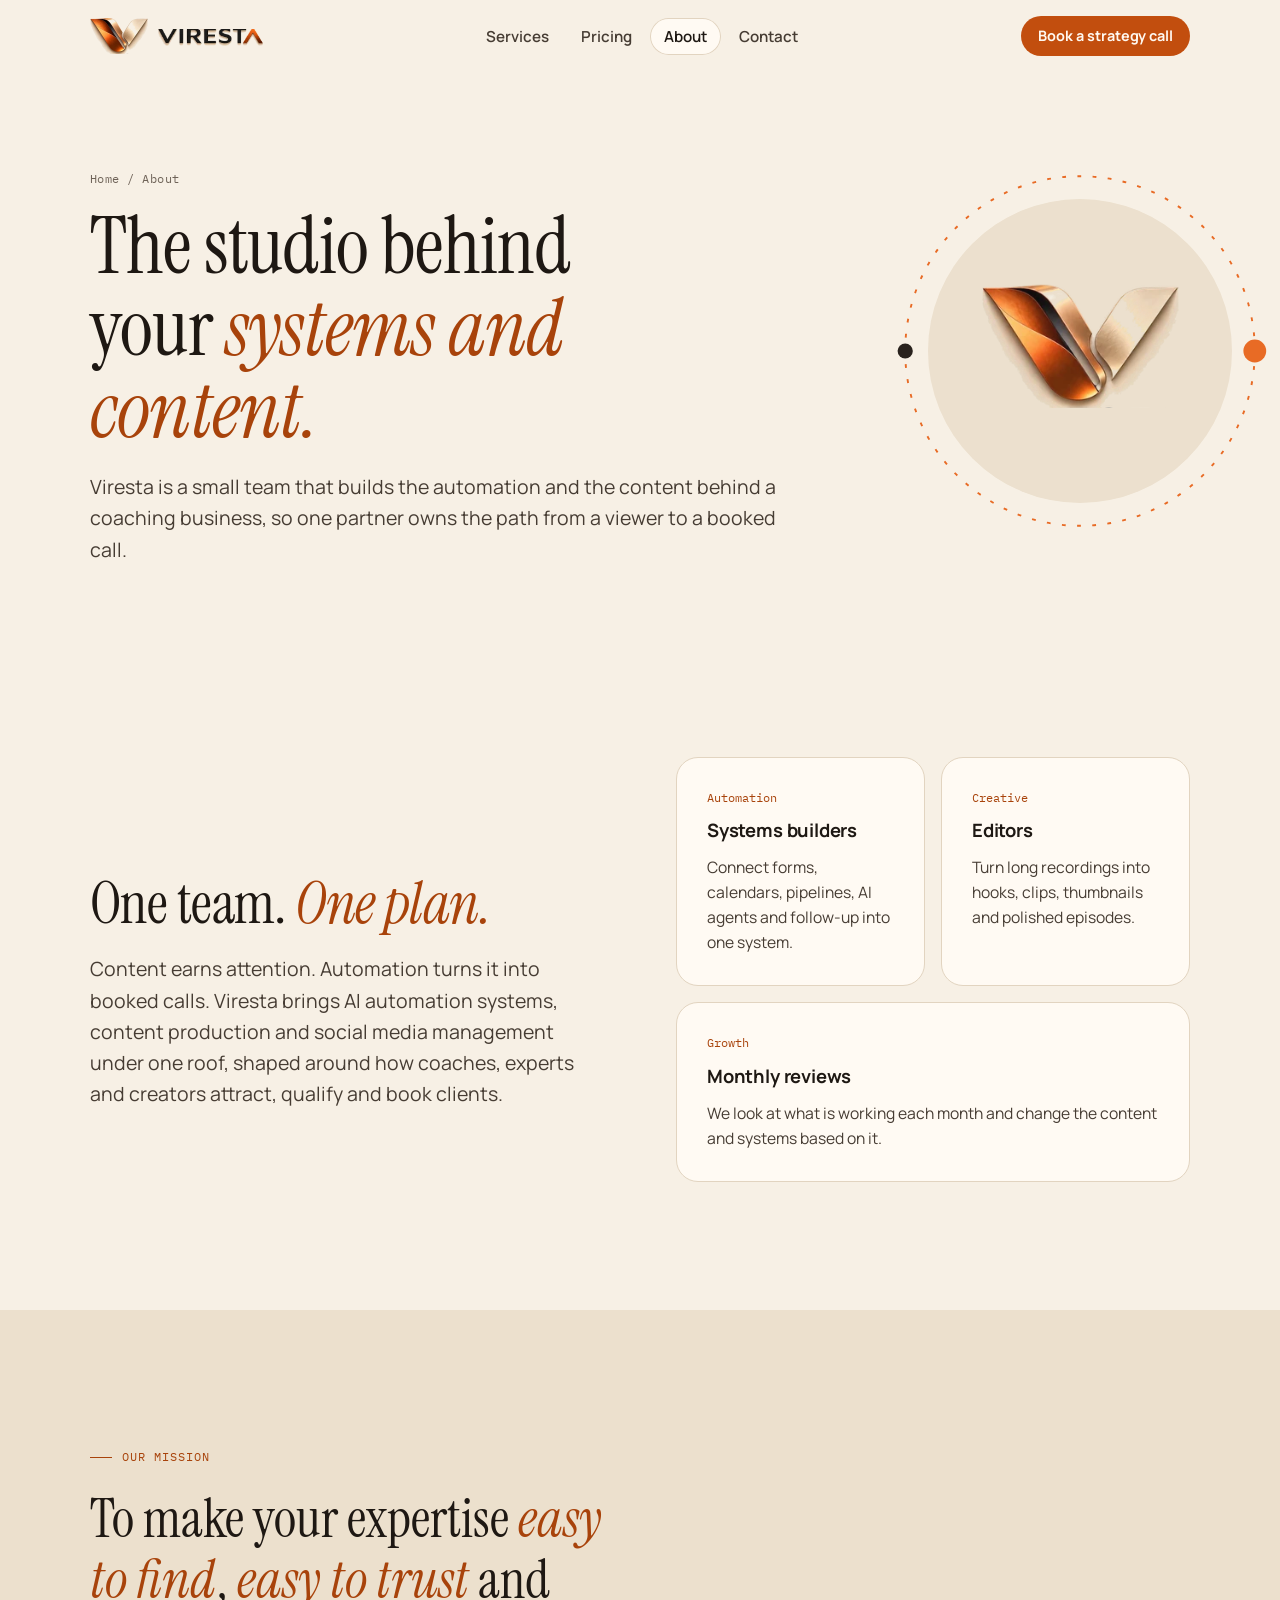
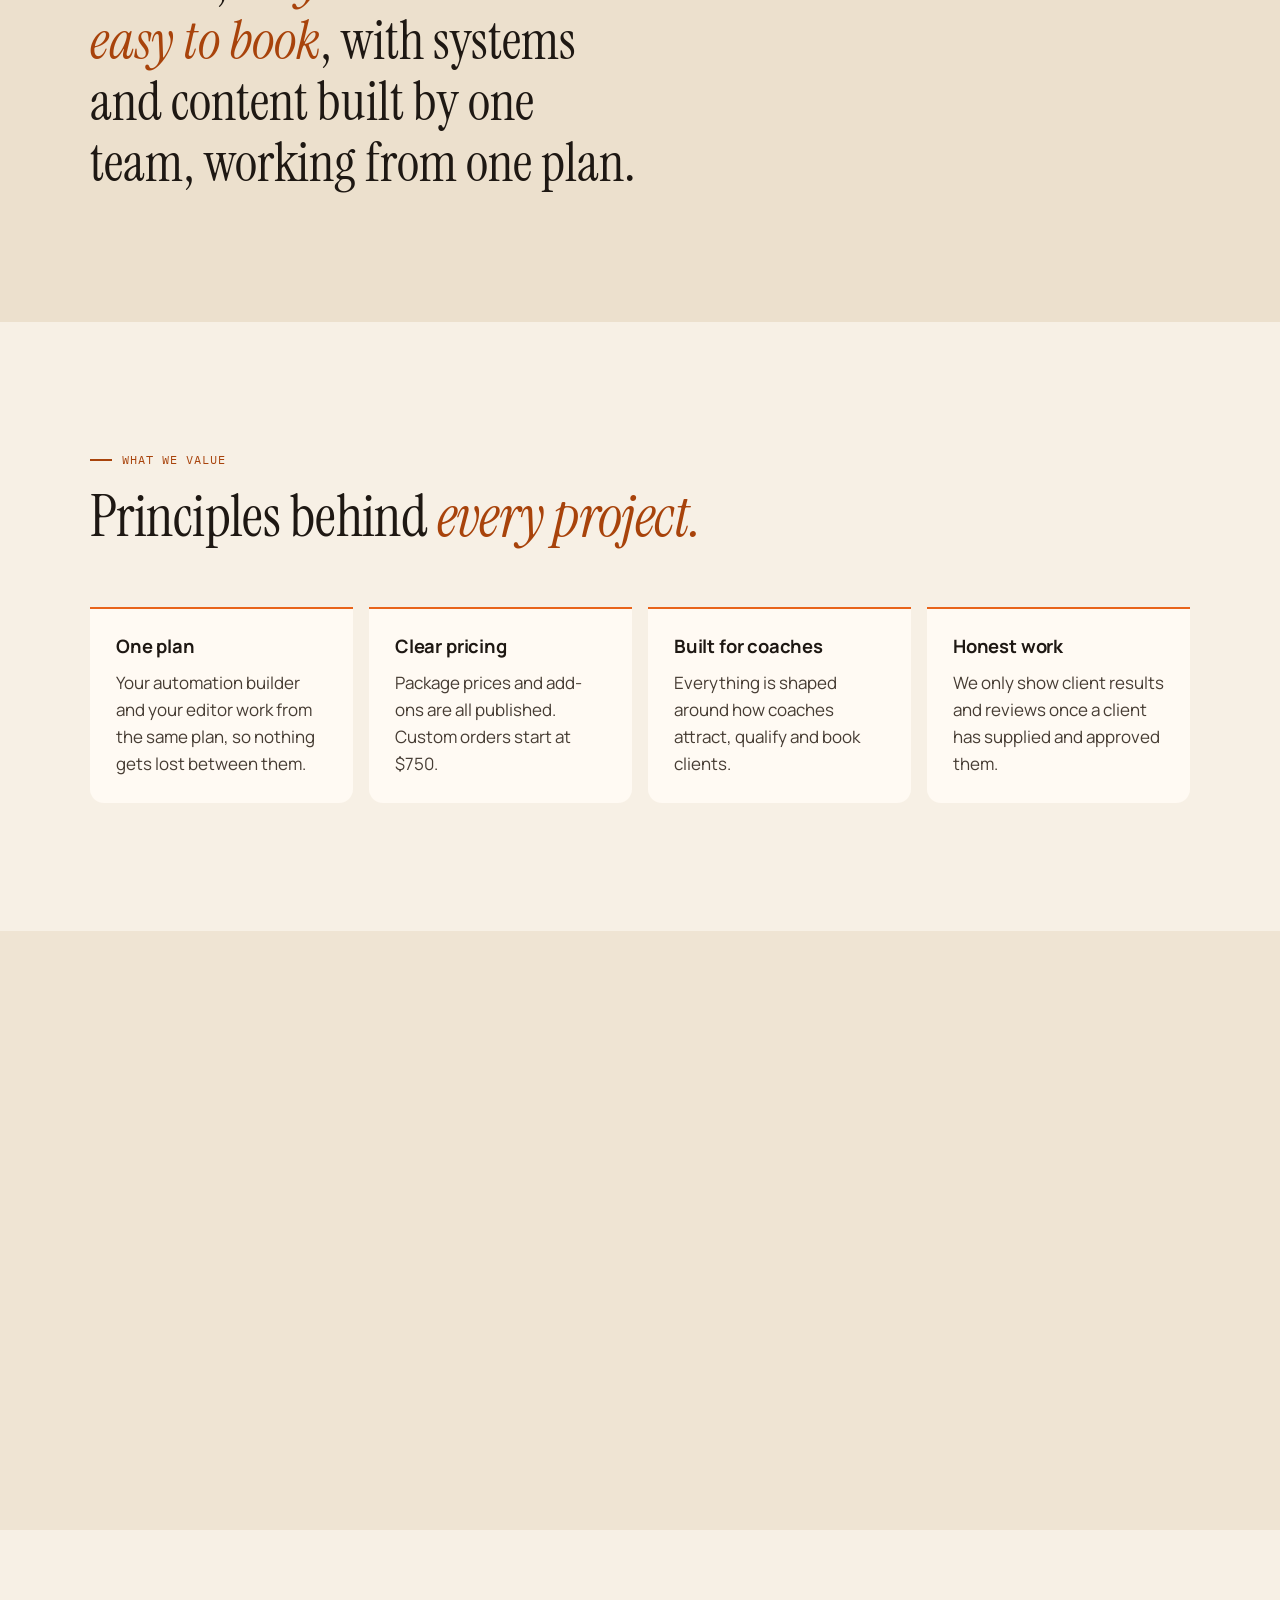
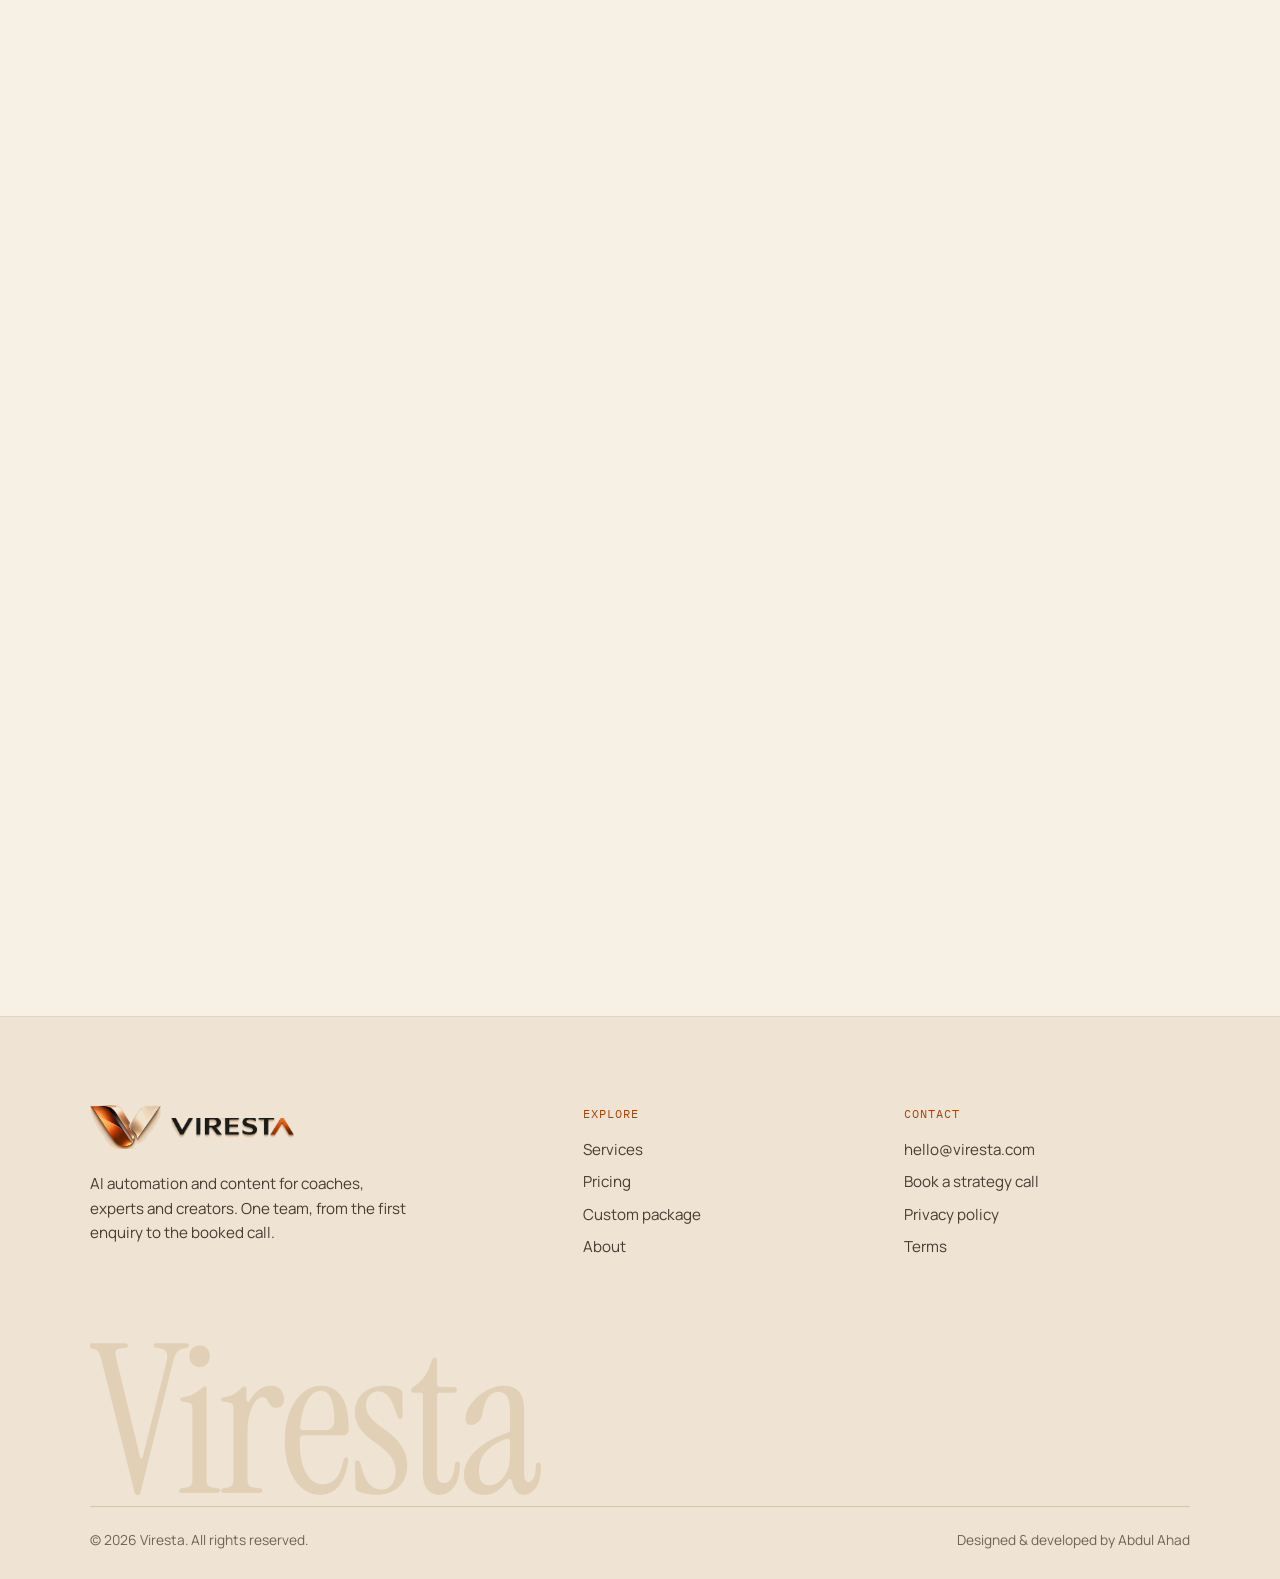
==== commit a2cc965d: "Use the original Viresta logo, more cream, faster loading, better founder section - Header, footer, " ====
--- a/about.html
+++ b/about.html
@@ -12,12 +12,15 @@
 <meta property="og:type" content="website">
 <meta property="og:image" content="assets/img/og-image.png">
 <meta name="twitter:card" content="summary_large_image">
-<link rel="icon" type="image/svg+xml" href="assets/img/favicon.svg">
-<link rel="icon" type="image/png" sizes="64x64" href="assets/img/favicon.png">
+<link rel="icon" type="image/png" href="assets/img/favicon.png">
 <link rel="apple-touch-icon" href="assets/img/apple-touch-icon.png">
 <link rel="preconnect" href="https://fonts.googleapis.com">
 <link rel="preconnect" href="https://fonts.gstatic.com" crossorigin>
-<link href="https://fonts.googleapis.com/css2?family=Instrument+Serif:ital@0;1&family=Manrope:wght@400;500;600;700;800&family=IBM+Plex+Mono:wght@400;500&display=swap" rel="stylesheet">
+<!-- Fonts load without blocking the first paint -->
+<link rel="preload" as="style" href="https://fonts.googleapis.com/css2?family=Instrument+Serif:ital@0;1&family=Manrope:wght@400..800&family=IBM+Plex+Mono&display=swap">
+<link rel="stylesheet" href="https://fonts.googleapis.com/css2?family=Instrument+Serif:ital@0;1&family=Manrope:wght@400..800&family=IBM+Plex+Mono&display=swap" media="print" onload="this.media='all'">
+<noscript><link rel="stylesheet" href="https://fonts.googleapis.com/css2?family=Instrument+Serif:ital@0;1&family=Manrope:wght@400..800&family=IBM+Plex+Mono&display=swap"></noscript>
+<link rel="preload" as="image" href="assets/img/logo-mark.webp" type="image/webp">
 <link rel="stylesheet" href="assets/css/style.css">
 <script>document.documentElement.classList.add("js");</script>
 </head>
@@ -26,8 +29,8 @@
 <header class="site-header" id="top">
   <div class="wrap nav">
     <a class="brand" href="index.html" aria-label="Viresta home">
-      <svg class="brand-mark" viewBox="0 0 40 40" aria-hidden="true"><path d="M8 8.5L19.5 32" stroke="currentColor" stroke-width="5.5" stroke-linecap="round" fill="none"/><path d="M19.5 32L27 16.5" stroke="#e8641b" stroke-width="5.5" stroke-linecap="round" fill="none"/><circle cx="31" cy="8.5" r="4.2" fill="#e8641b"/></svg>
-      <span>VIRESTA</span>
+      <img class="brand-v" src="assets/img/logo-mark.webp" alt="" width="58" height="36" fetchpriority="high" decoding="async">
+      <img class="brand-word" src="assets/img/logo-word.webp" alt="Viresta" width="105" height="17" decoding="async">
     </a>
     <nav aria-label="Main">
       <ul class="nav-links" style="list-style:none;margin:0;padding:0">
@@ -58,18 +61,19 @@
       <h1 class="reveal">The studio behind your <em class="accent">systems and content.</em></h1>
       <p class="lead reveal d1">Viresta is a small team that builds the automation and the content behind a coaching business, so one partner owns the path from a viewer to a booked call.</p>
     </div>
-    <svg class="deco" viewBox="0 0 300 300" aria-hidden="true">
-      <circle cx="150" cy="150" r="120" fill="#fbe7d6"/>
-      <g class="il-spin" style="animation-duration:36s">
-        <circle cx="150" cy="150" r="100" fill="none" stroke="#e8641b" stroke-width="1.5" stroke-dasharray="3 9"/>
-        <circle cx="250" cy="150" r="10" fill="#e8641b"/><circle cx="50" cy="150" r="7" fill="#1e1813"/><circle cx="150" cy="50" r="6" fill="#c24e0e"/>
-      </g>
-      <path d="M112 120 L150 196 L188 120" fill="none" stroke="#1e1813" stroke-width="14" stroke-linecap="round" stroke-linejoin="round"/>
-      <path d="M150 196 L188 120" fill="none" stroke="#e8641b" stroke-width="14" stroke-linecap="round"/>
-    </svg>
-  </section>
-
-  <section class="section section--alt">
+    <div class="deco deco--logo" aria-hidden="true">
+      <svg viewBox="0 0 300 300">
+        <circle cx="150" cy="150" r="120" fill="#ece0cd"/>
+        <g class="il-spin" style="animation-duration:36s">
+          <circle cx="150" cy="150" r="138" fill="none" stroke="#e8641b" stroke-width="1.5" stroke-dasharray="3 9"/>
+          <circle cx="288" cy="150" r="9" fill="#e8641b"/><circle cx="12" cy="150" r="6" fill="#1e1813"/>
+        </g>
+      </svg>
+      <img src="assets/img/logo-mark.webp" alt="" width="232" height="144" loading="lazy" decoding="async">
+    </div>
+  </section>
+
+  <section class="section">
     <div class="wrap split">
       <div>
         <span class="eyebrow reveal">The brand</span>
@@ -84,7 +88,7 @@
     </div>
   </section>
 
-  <section class="section section--dark">
+  <section class="section section--sand">
     <div class="wrap">
       <span class="eyebrow reveal">Our mission</span>
       <p class="mission reveal d1" style="margin-top:22px">To make your expertise <em>easy to find</em>, <em>easy to trust</em> and <em>easy to book</em>, with systems and content built by one team, working from one plan.</p>
@@ -124,18 +128,35 @@
   </section>
 
   <section class="section">
-    <div class="wrap founder">
-      <div class="monogram reveal" aria-hidden="true">
-        <svg viewBox="0 0 320 320"><g class="il-spin" style="animation-duration:50s"><circle cx="160" cy="160" r="130" fill="none" stroke="#e8641b" stroke-width="1.2" stroke-dasharray="2 10"/><circle cx="290" cy="160" r="8" fill="#e8641b"/></g></svg>
-        <span>AA</span>
-      </div>
-      <div>
+    <div class="wrap">
+      <div class="head">
         <span class="eyebrow reveal">Meet the founder</span>
-        <h2 class="reveal d1" style="margin:16px 0 8px">Abdul Ahad</h2>
-        <p class="muted reveal d1" style="margin-bottom:18px">Founder and owner, Viresta</p>
-        <p class="lead reveal d2">Abdul Ahad founded Viresta to give coaches, experts and creators one partner for the systems that turn attention into booked calls, and the content that builds their authority.</p>
-        <div class="btn-row reveal d3" style="margin-top:28px">
-          <a class="btn btn--primary" href="contact.html">Book a strategy call</a>
+        <h2 class="reveal d1">The person behind <em class="accent">Viresta.</em></h2>
+      </div>
+      <div class="founder reveal">
+        <div class="founder-visual">
+          <!-- To show a photo, add <img src="assets/img/founder.jpg" alt="Abdul Ahad"> inside .monogram (it fills the frame). -->
+          <div class="monogram">
+            <svg viewBox="0 0 320 400" aria-hidden="true"><g class="il-spin" style="animation-duration:50s;transform-origin:160px 200px"><circle cx="160" cy="200" r="130" fill="none" stroke="#e8641b" stroke-width="1.2" stroke-dasharray="2 10"/><circle cx="290" cy="200" r="8" fill="#e8641b"/></g></svg>
+            <span aria-hidden="true">AA</span>
+          </div>
+          <img class="founder-badge" src="assets/img/logo.webp" alt="" width="92" height="92" loading="lazy" decoding="async">
+        </div>
+        <div>
+          <h3 style="font-family:var(--serif);font-weight:400;font-size:clamp(2.4rem,4vw,3.2rem);line-height:1">Abdul Ahad</h3>
+          <span class="founder-role">Founder and owner, Viresta</span>
+          <p class="founder-statement">One partner for the systems that turn attention into booked calls, and the content that <em>builds authority.</em></p>
+          <p class="lead">Abdul Ahad founded Viresta to give coaches, experts and creators one team for both sides of growth: AI automation that follows up with every lead, and content that brings those leads in.</p>
+          <ul class="founder-facts">
+            <li><span>Role</span>Founder and owner</li>
+            <li><span>Built</span>This website, design and code</li>
+            <li><span>Email</span><a href="mailto:hello@viresta.com">hello@viresta.com</a></li>
+          </ul>
+          <div class="btn-row" style="margin-top:28px">
+            <a class="btn btn--primary" href="contact.html">Book a call with Abdul
+              <svg viewBox="0 0 16 16" aria-hidden="true"><path d="M3 8h10M9 4l4 4-4 4" fill="none" stroke="currentColor" stroke-width="1.8" stroke-linecap="round" stroke-linejoin="round"/></svg></a>
+            <a class="btn btn--ghost" href="mailto:hello@viresta.com">Send an email</a>
+          </div>
         </div>
       </div>
     </div>
@@ -146,8 +167,8 @@
     <div class="foot-grid">
       <div>
         <a class="brand" href="index.html" aria-label="Viresta home">
-          <svg class="brand-mark" viewBox="0 0 40 40" aria-hidden="true"><path d="M8 8.5L19.5 32" stroke="currentColor" stroke-width="5.5" stroke-linecap="round" fill="none"/><path d="M19.5 32L27 16.5" stroke="#e8641b" stroke-width="5.5" stroke-linecap="round" fill="none"/><circle cx="31" cy="8.5" r="4.2" fill="#e8641b"/></svg>
-          <span>VIRESTA</span>
+          <img class="brand-v" src="assets/img/logo-mark.webp" alt="" width="58" height="36" loading="lazy" decoding="async">
+      <img class="brand-word" src="assets/img/logo-word.webp" alt="Viresta" width="105" height="17" loading="lazy" decoding="async">
         </a>
         <p class="foot-tag">AI automation and content for coaches, experts and creators. One team, from the first enquiry to the booked call.</p>
       </div>
--- a/assets/css/style.css
+++ b/assets/css/style.css
@@ -18,6 +18,8 @@
   --orange-ink: #a8430b;  /* small orange text on cream */
   --orange-soft: #f6d7bd;
   --peach: #fbe7d6;
+  --sand: #ece0cd;        /* champagne tone from the logo */
+  --sand-2: #e2d0b6;
 
   --dark: #1c1611;
   --dark-2: #2a221b;
@@ -39,7 +41,7 @@
 }
 
 *, *::before, *::after { box-sizing: border-box; }
-html { -webkit-text-size-adjust: 100%; scroll-behavior: smooth; }
+html { -webkit-text-size-adjust: 100%; scroll-behavior: smooth; scroll-padding-top: 88px; }
 body {
   margin: 0;
   background: var(--cream);
@@ -68,6 +70,9 @@
 .section { padding: clamp(72px, 10vw, 128px) 0; }
 .section--tight { padding: clamp(56px, 7vw, 88px) 0; }
 .section--alt { background: var(--cream-2); }
+.section--sand { background: var(--sand); }
+/* Skip rendering work for sections far below the fold (faster first paint) */
+.section { content-visibility: auto; contain-intrinsic-size: auto 900px; }
 .section--dark { background: var(--dark); color: var(--on-dark-2); }
 .section--dark h2, .section--dark h3 { color: var(--on-dark); }
 .section--dark .accent { color: #f08a4b; }
@@ -120,16 +125,22 @@
 
 .site-header {
   position: sticky; top: 0; z-index: 50;
-  background: rgba(247, 240, 229, .86);
-  -webkit-backdrop-filter: saturate(1.4) blur(10px); backdrop-filter: saturate(1.4) blur(10px);
+  background: transparent;
   border-bottom: 1px solid transparent;
-  transition: border-color .25s;
-}
-.site-header.is-scrolled { border-bottom-color: var(--line); }
+  transition: background-color .3s, border-color .3s;
+}
+/* Once the page scrolls, a light see-through glass keeps the links readable */
+.site-header.is-scrolled {
+  background: rgba(247, 240, 229, .55);
+  -webkit-backdrop-filter: saturate(1.4) blur(14px); backdrop-filter: saturate(1.4) blur(14px);
+  border-bottom-color: rgba(226, 212, 192, .7);
+}
+.nav-open .site-header { background: var(--cream); }
 .nav { display: flex; align-items: center; justify-content: space-between; height: 72px; gap: 24px; }
-.brand { display: inline-flex; align-items: center; gap: 10px; font-weight: 800; font-size: 1.12rem; letter-spacing: .2em; color: var(--ink); }
-.brand-mark { width: 34px; height: 34px; flex: none; transition: transform .4s var(--ease); }
-.brand:hover .brand-mark { transform: translateY(-2px) rotate(-4deg); }
+.brand { display: inline-flex; align-items: center; gap: 10px; }
+.brand-v { height: 36px; width: auto; flex: none; transition: transform .5s var(--ease); }
+.brand-word { height: 17px; width: auto; flex: none; margin-top: 2px; }
+.brand:hover .brand-v { transform: translateY(-2px); }
 .nav-links { display: none; gap: 4px; }
 .nav-links a { padding: 8px 14px; border-radius: 999px; font-weight: 600; font-size: .95rem; color: var(--ink-2); transition: color .2s, background .2s; }
 .nav-links a:hover { color: var(--ink); background: var(--cream-2); }
@@ -271,17 +282,14 @@
 @media (min-width: 860px) { .compare { grid-template-columns: 1fr 1fr; } }
 .compare-col { border-radius: var(--r-lg); padding: clamp(24px, 3.5vw, 40px); }
 .compare-col--before { background: transparent; border: 1px dashed var(--line-2); }
-.compare-col--after { background: var(--dark); color: var(--on-dark-2); }
+.compare-col--after { background: var(--paper); border: 1.5px solid var(--orange); box-shadow: var(--shadow); }
 .compare-col h3 { margin-bottom: 22px; display: flex; align-items: center; gap: 12px; }
-.compare-col--after h3 { color: var(--on-dark); }
 .compare-list { list-style: none; margin: 0; padding: 0; display: grid; gap: 0; }
 .compare-list li { display: grid; grid-template-columns: 26px 1fr; gap: 12px; padding: 14px 0; border-top: 1px solid var(--line); }
-.compare-col--after .compare-list li { border-top-color: var(--dark-line); }
 .compare-list b { display: block; color: var(--ink); font-weight: 700; }
-.compare-col--after .compare-list b { color: var(--on-dark); }
 .compare-list svg { width: 20px; height: 20px; margin-top: 3px; }
 .ico-x { stroke: var(--muted); }
-.ico-ok { stroke: #f08a4b; }
+.ico-ok { stroke: var(--orange); }
 
 /* ---------- Service cards ---------- */
 .cards { display: grid; gap: 16px; }
@@ -511,17 +519,28 @@
 .cta-band .orbit { position: absolute; right: -80px; top: -80px; width: 320px; opacity: .5; pointer-events: none; }
 
 /* ---------- About ---------- */
-.founder { display: grid; gap: 32px; align-items: center; }
-@media (min-width: 900px) { .founder { grid-template-columns: 320px 1fr; gap: 64px; } }
-.monogram { aspect-ratio: 1; border-radius: var(--r-lg); background: var(--orange-soft); display: grid; place-items: center; position: relative; overflow: hidden; }
-.monogram span { font-family: var(--serif); font-size: 7rem; color: var(--orange-ink); position: relative; }
+.founder { display: grid; gap: 36px; align-items: center; background: var(--paper); border: 1px solid var(--line); border-radius: calc(var(--r-lg) + 6px); padding: clamp(20px, 3.5vw, 44px); box-shadow: var(--shadow); }
+@media (min-width: 900px) { .founder { grid-template-columns: 380px 1fr; gap: 60px; } }
+.founder-visual { position: relative; }
+.monogram { aspect-ratio: 4 / 5; border-radius: var(--r-lg); background: linear-gradient(160deg, var(--sand) 0%, var(--orange-soft) 100%); display: grid; place-items: center; position: relative; overflow: hidden; }
+.monogram img { position: absolute; inset: 0; width: 100%; height: 100%; object-fit: cover; }
+.monogram span { font-family: var(--serif); font-size: clamp(6rem, 12vw, 8rem); color: var(--orange-ink); position: relative; letter-spacing: -.02em; }
 .monogram svg { position: absolute; inset: 0; width: 100%; height: 100%; }
+.founder-badge { position: absolute; right: -14px; bottom: -14px; width: 92px; height: 92px; border-radius: 50%; background: var(--cream); box-shadow: 0 0 0 6px var(--paper), var(--shadow); }
+.founder-role { display: inline-flex; align-items: center; gap: 8px; margin: 10px 0 22px; padding: 6px 14px; border-radius: 999px; background: var(--sand); color: var(--ink); font-weight: 700; font-size: .88rem; }
+.founder-role::before { content: ""; width: 7px; height: 7px; border-radius: 50%; background: var(--orange); }
+.founder-statement { font-family: var(--serif); font-size: clamp(1.6rem, 2.6vw, 2.1rem); line-height: 1.2; color: var(--ink); max-width: 30ch; padding-left: 20px; border-left: 2px solid var(--orange); margin-bottom: 20px; }
+.founder-statement em { color: var(--orange-ink); }
+.founder-facts { list-style: none; margin: 28px 0 0; padding: 0; display: grid; gap: 10px; }
+@media (min-width: 620px) { .founder-facts { grid-template-columns: repeat(3, 1fr); } }
+.founder-facts li { padding: 14px 16px; border-radius: var(--r); background: var(--cream); border: 1px solid var(--line); display: grid; gap: 2px; font-size: .92rem; color: var(--ink); font-weight: 600; overflow-wrap: anywhere; }
+.founder-facts span { font-family: var(--mono); font-size: .7rem; letter-spacing: .06em; text-transform: uppercase; color: var(--muted); font-weight: 400; }
 .values { display: grid; gap: 16px; }
 @media (min-width: 760px) { .values { grid-template-columns: repeat(2, 1fr); } }
 @media (min-width: 1080px) { .values { grid-template-columns: repeat(4, 1fr); } }
 .value { padding: 26px; border-top: 2px solid var(--orange); background: var(--paper); border-radius: 0 0 var(--r) var(--r); display: grid; gap: 10px; }
-.mission { font-family: var(--serif); font-size: clamp(2rem, 4.4vw, 3.4rem); line-height: 1.12; color: var(--on-dark); max-width: 22ch; }
-.mission em { color: #f08a4b; }
+.mission { font-family: var(--serif); font-size: clamp(2rem, 4.4vw, 3.4rem); line-height: 1.12; color: var(--ink); max-width: 22ch; }
+.mission em { color: var(--orange-ink); }
 
 /* ---------- Contact ---------- */
 .contact-grid { display: grid; gap: 28px; align-items: start; }
@@ -541,23 +560,26 @@
 .prose ul { margin: 8px 0 0; padding-left: 20px; }
 
 /* ---------- Footer ---------- */
-.site-footer { background: var(--dark); color: var(--on-dark-2); padding: clamp(56px, 8vw, 88px) 0 28px; font-size: .95rem; }
+.site-footer { background: var(--cream-2); color: var(--ink-2); border-top: 1px solid var(--line); padding: clamp(56px, 8vw, 88px) 0 28px; font-size: .95rem; }
 .foot-grid { display: grid; gap: 36px; }
 @media (min-width: 860px) { .foot-grid { grid-template-columns: 1.6fr 1fr 1fr; } }
-.site-footer .brand { color: var(--on-dark); }
+.site-footer .brand-v { height: 44px; }
+.site-footer .brand-word { height: 20px; }
 .foot-tag { margin-top: 16px; max-width: 36ch; }
-.foot-h { font-family: var(--mono); font-size: .74rem; letter-spacing: .08em; text-transform: uppercase; color: #f08a4b; margin-bottom: 14px; }
+.foot-h { font-family: var(--mono); font-size: .74rem; letter-spacing: .08em; text-transform: uppercase; color: var(--orange-ink); margin-bottom: 14px; }
 .foot-links { list-style: none; margin: 0; padding: 0; display: grid; gap: 8px; }
-.foot-links a:hover { color: var(--on-dark); }
-.foot-big { margin-top: clamp(48px, 8vw, 80px); font-family: var(--serif); font-size: clamp(4rem, 17vw, 13rem); line-height: .8; color: var(--dark-2); letter-spacing: -.02em; user-select: none; white-space: nowrap; overflow: hidden; }
-.foot-bottom { display: flex; flex-wrap: wrap; justify-content: space-between; gap: 12px; padding-top: 22px; border-top: 1px solid var(--dark-line); font-size: .86rem; }
+.foot-links a { transition: color .2s; }
+.foot-links a:hover { color: var(--orange-ink); }
+.foot-big { margin-top: clamp(48px, 8vw, 80px); font-family: var(--serif); font-size: clamp(4rem, 17vw, 13rem); line-height: .8; color: var(--sand-2); letter-spacing: -.02em; user-select: none; white-space: nowrap; overflow: hidden; }
+.foot-bottom { display: flex; flex-wrap: wrap; justify-content: space-between; gap: 12px; padding-top: 22px; border-top: 1px solid var(--line-2); font-size: .86rem; color: var(--muted); }
 
 /* ---------- Toast ---------- */
 .toast { position: fixed; left: 50%; bottom: 24px; transform: translate(-50%, 20px); opacity: 0; pointer-events: none; background: var(--ink); color: var(--cream); padding: 12px 18px; border-radius: 999px; font-size: .92rem; font-weight: 600; transition: opacity .3s, transform .3s var(--ease); z-index: 90; }
 .toast.show { opacity: 1; transform: translate(-50%, 0); }
 
 /* ---------- Scroll reveal ---------- */
-.js .reveal { opacity: 0; transform: translateY(22px); transition: opacity .8s var(--ease), transform .8s var(--ease); }
+.js .reveal { opacity: 0; transform: translateY(14px); transition: opacity .7s var(--ease), transform .7s var(--ease); will-change: opacity, transform; }
+.js .reveal.in { will-change: auto; }
 .js .reveal.in { opacity: 1; transform: none; }
 .js .reveal.d1 { transition-delay: .08s; } .js .reveal.d2 { transition-delay: .16s; } .js .reveal.d3 { transition-delay: .24s; }
 
@@ -594,3 +616,7 @@
 
 .paused .marquee-track, .paused .typing-dot { animation-play-state: paused !important; }
 .sr-only { position: absolute; width: 1px; height: 1px; padding: 0; margin: -1px; overflow: hidden; clip: rect(0, 0, 0, 0); white-space: nowrap; border: 0; }
+.deco--logo { aspect-ratio: 1; }
+.deco--logo svg { width: 100%; height: 100%; }
+.deco--logo img { position: absolute; left: 50%; top: 50%; width: 52%; height: auto; transform: translate(-50%, -54%); }
+.founder-facts a { color: var(--orange-ink); }
